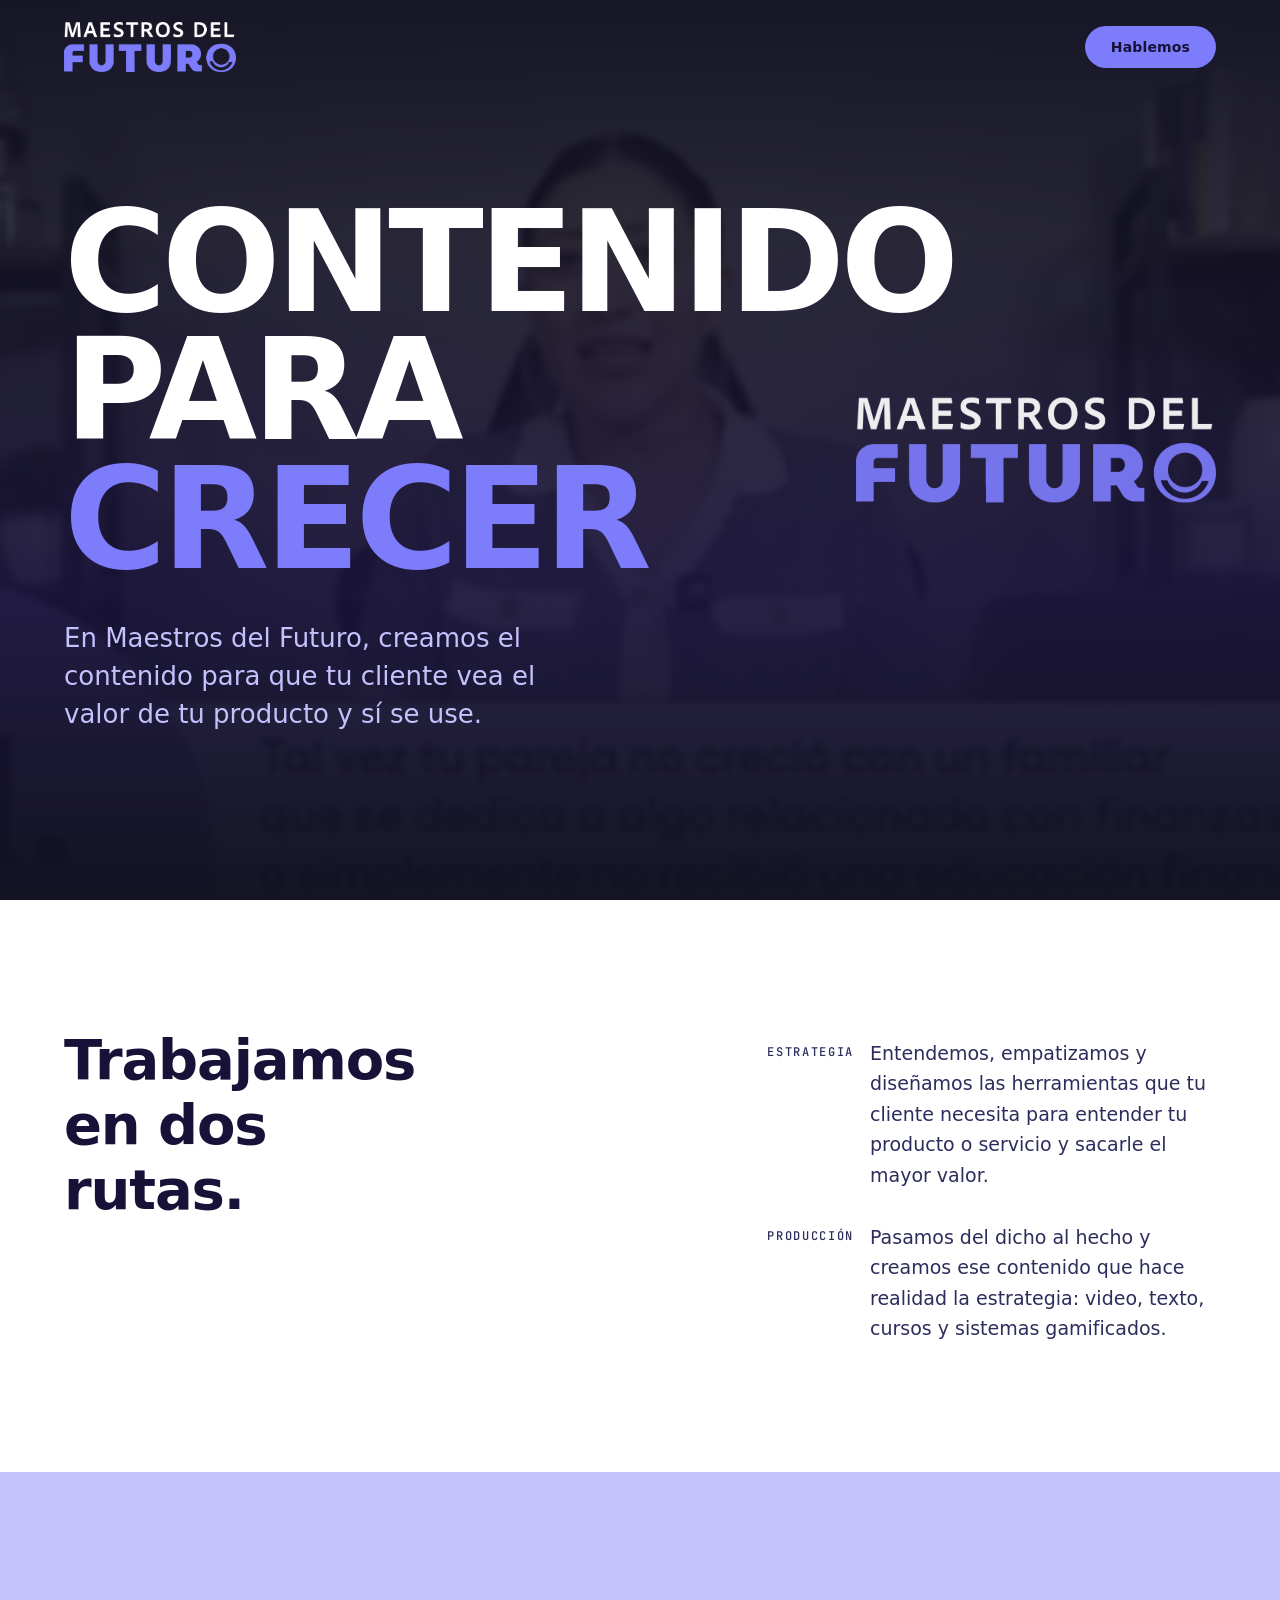
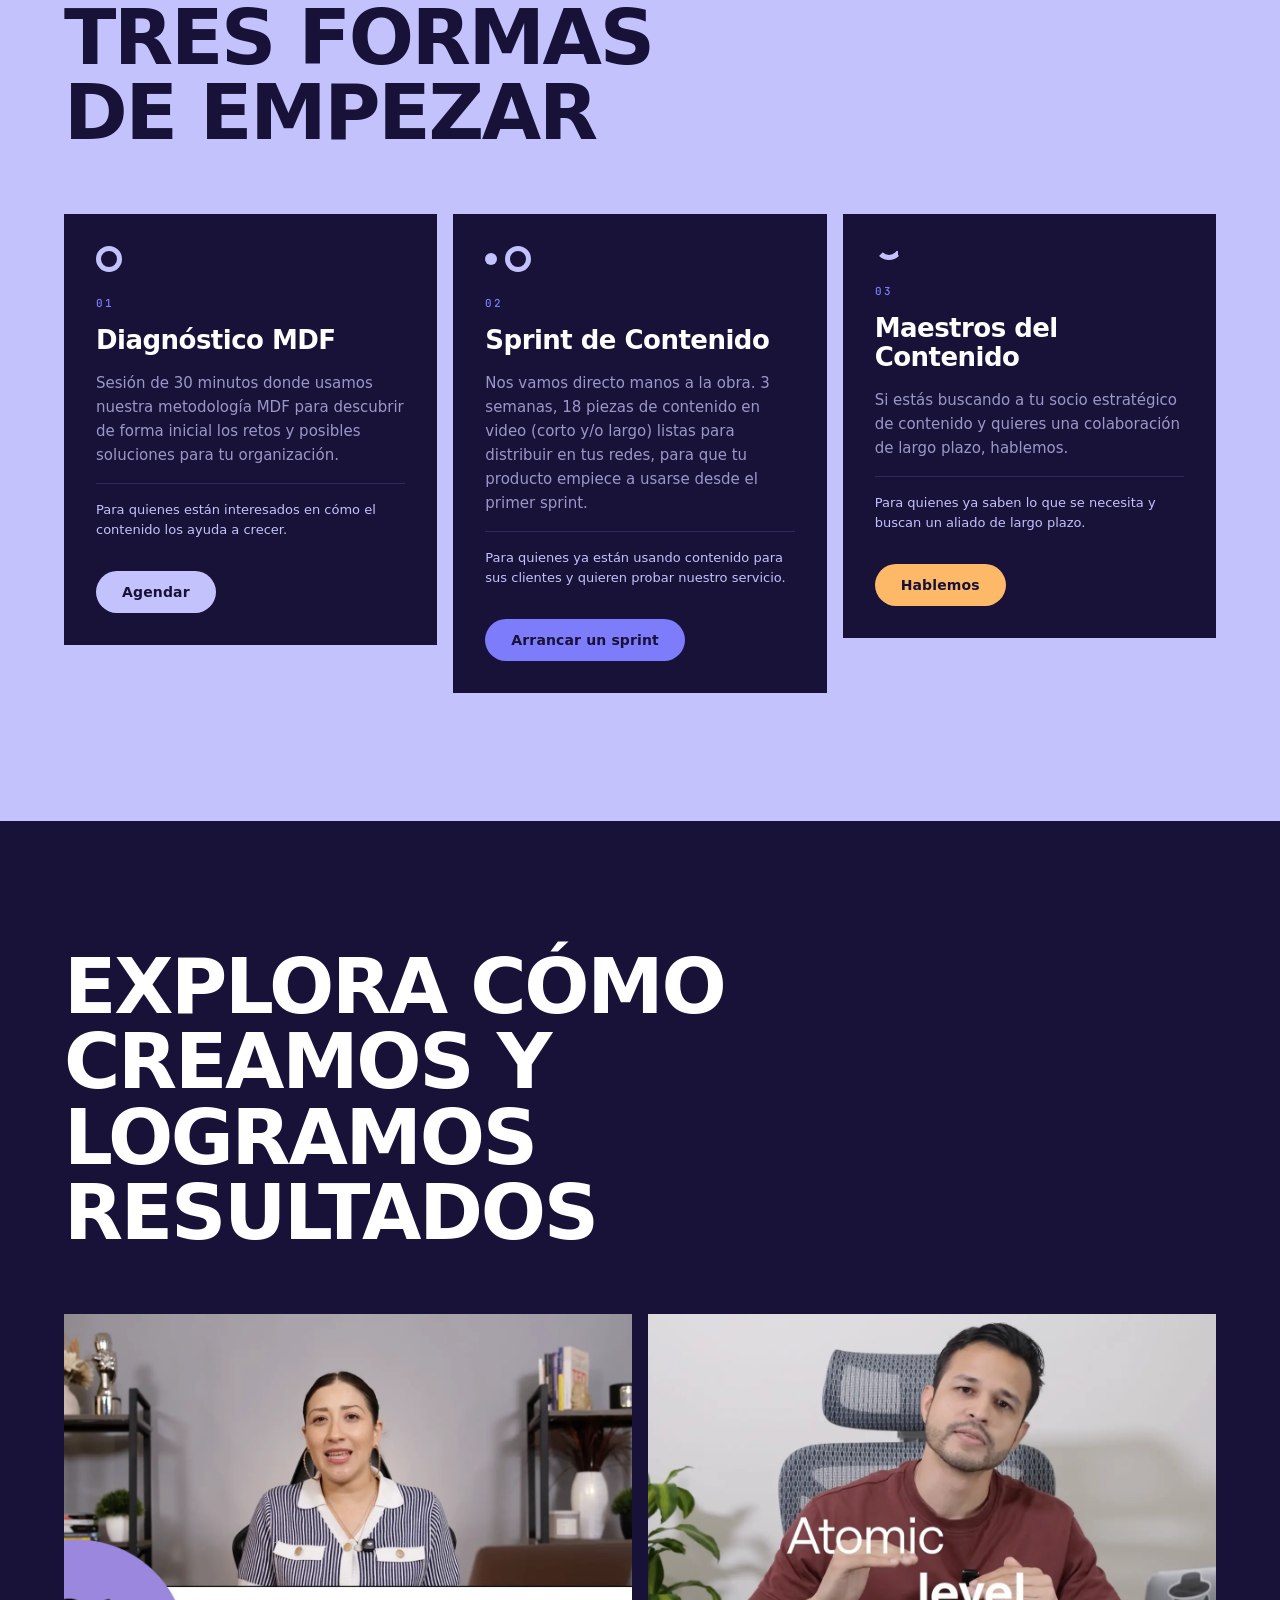
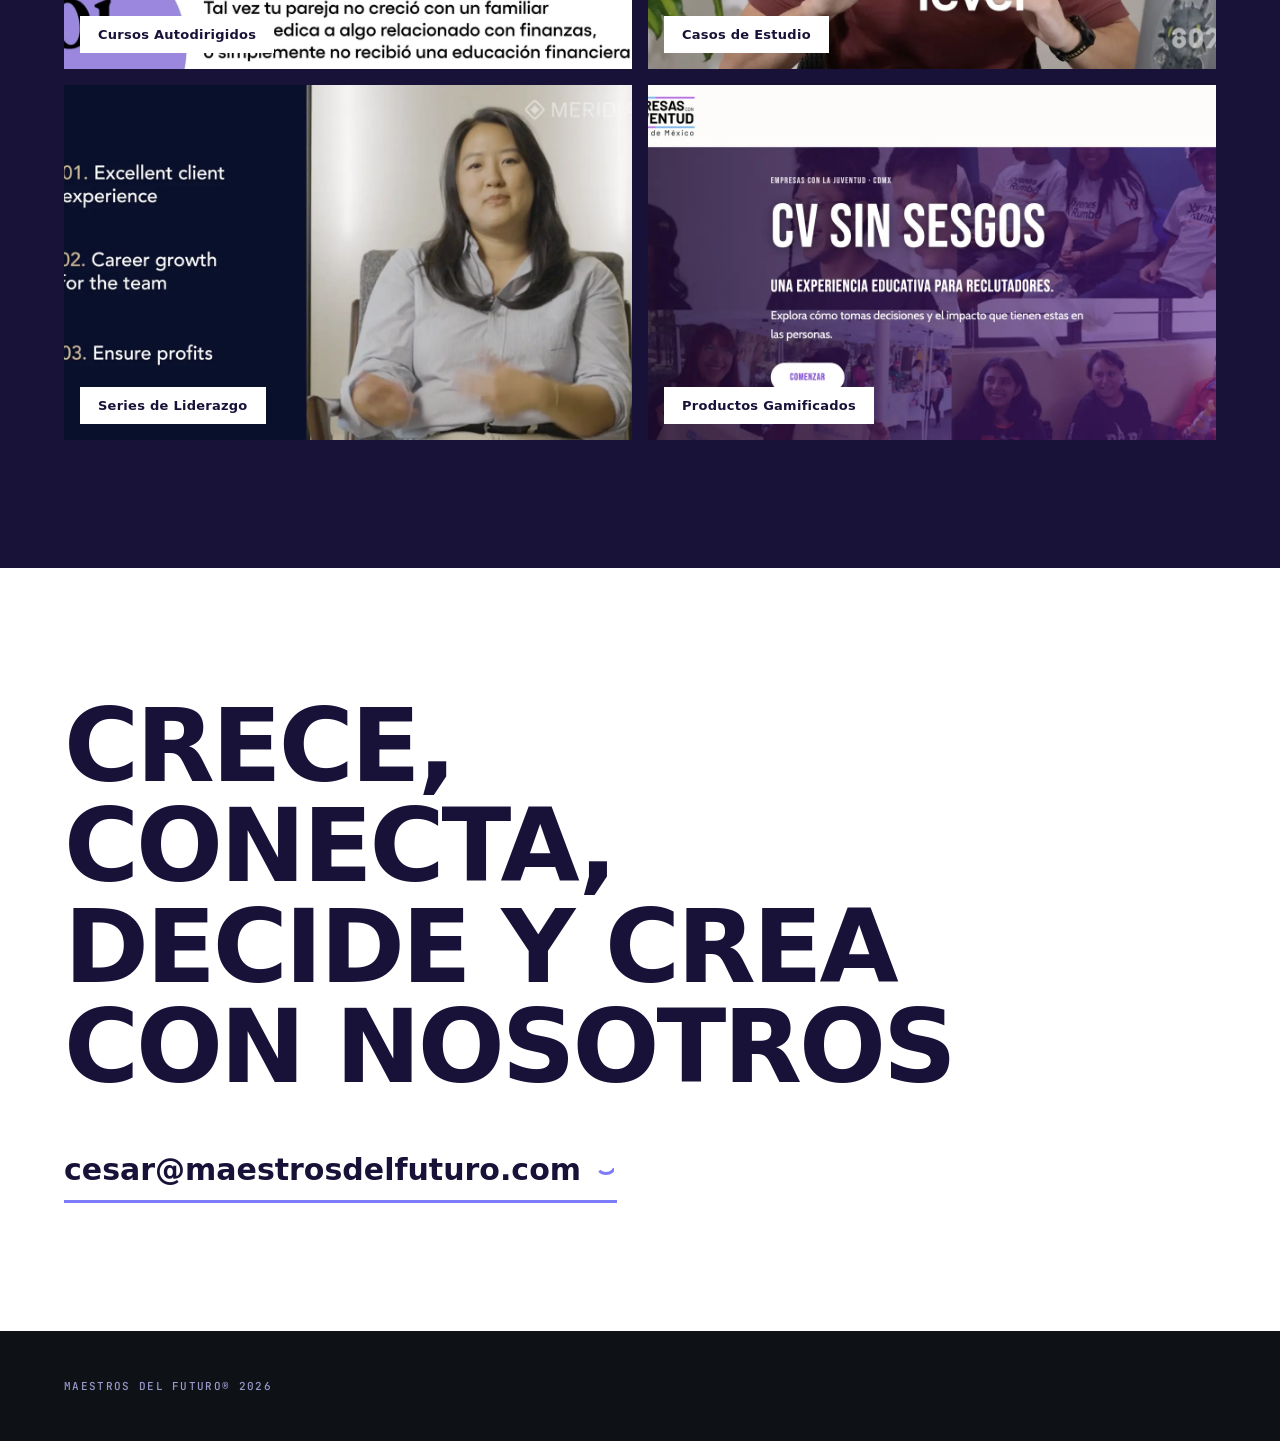
==== index.html @ 369e2602 "Hero: marca en vez de formas, copy nuevo, tipografía; portafolio con lightbox de video/sitio" ====
<!doctype html>
<html lang="es">
<head>
<meta charset="utf-8">
<meta name="viewport" content="width=device-width, initial-scale=1">
<title>Maestros del Futuro — Contenido para crecer</title>
<meta name="description" content="En Maestros del Futuro, creamos el contenido para que tu cliente vea el valor de tu producto y sí se use. Estrategia y producción: video, texto, cursos y sistemas gamificados.">
<meta property="og:title" content="Maestros del Futuro — Contenido para crecer">
<meta property="og:description" content="Creamos el contenido para que tu cliente vea el valor de tu producto y sí se use.">
<meta property="og:image" content="img/goyn-1400.jpg">
<meta property="og:type" content="website">
<link rel="icon" href="img/logo-mdf.png">
<link rel="preconnect" href="https://fonts.googleapis.com">
<link rel="preconnect" href="https://fonts.gstatic.com" crossorigin>
<!-- Sofia Pro real: fuera del CSP de Artifacts sí carga -->
<link rel="stylesheet" href="https://fonts.cdnfonts.com/css/sofia-pro">
<link rel="stylesheet" href="https://fonts.googleapis.com/css2?family=JetBrains+Mono:wght@400;500&display=swap">
<link rel="stylesheet" href="css/styles.css">
</head>
<body>
<header id="hd">
  <a class="brand" href="#top"><img src="img/logo-mdf.png" alt="Maestros del Futuro"></a>
  <a class="pill pill-purpura" href="#contacto">Hablemos</a>
</header>

<section class="hero" id="top">
  <div class="slides" id="slides"></div>
  <div class="scrim"></div>
  <div class="sculpt"><img src="img/logo-mdf.png" alt="Maestros del Futuro"></div>
  <div class="hero-in">
    <h1>Contenido<br>para <span class="rot" id="rot"></span></h1>
    <h2 class="sub">En Maestros del Futuro, creamos el contenido para que tu cliente vea el valor de tu producto y sí se use.</h2>
  </div>
</section>

<section class="block bg-blanco" id="hacemos">
  <div class="inner two-up">
    <div>
      <p class="stmt" id="stmt">
        <span class="ln">Trabajamos</span>
        <span class="ln">en dos</span>
        <span class="ln">rutas.</span>
      </p>
    </div>
    <div class="routes">
      <div class="route"><span class="k">Estrategia</span>
        <p style="margin:0;color:var(--indigo);font-size:19px">Entendemos, empatizamos y diseñamos las herramientas que tu cliente necesita para entender tu producto o servicio y sacarle el mayor valor.</p></div>
      <div class="route"><span class="k">Producción</span>
        <p style="margin:0;color:var(--indigo);font-size:19px">Pasamos del dicho al hecho y creamos ese contenido que hace realidad la estrategia: video, texto, cursos y sistemas gamificados.</p></div>
    </div>
  </div>
</section>

<section class="block bg-ceramica" id="oferta">
  <div class="inner">
    <h3 class="big" style="margin-bottom:var(--s8);max-width:16ch">Tres formas de empezar</h3>
    <div class="bento">
      <article class="card">
        <span class="ico"><i class="sh sh-ring"></i></span>
        <span class="n">01</span>
        <h5>Diagnóstico MDF</h5>
        <p>Sesión de 30 minutos donde usamos nuestra metodología MDF para descubrir de forma inicial los retos y posibles soluciones para tu organización.</p>
        <p class="who">Para quienes están interesados en cómo el contenido los ayuda a crecer.</p>
        <a class="pill pill-ceramica" href="#contacto">Agendar</a>
      </article>
      <article class="card">
        <span class="ico"><i class="sh sh-circle"></i><i class="sh sh-ring"></i></span>
        <span class="n">02</span>
        <h5>Sprint de Contenido</h5>
        <p>Nos vamos directo manos a la obra. 3 semanas, 18 piezas de contenido en video (corto y/o largo) listas para distribuir en tus redes, para que tu producto empiece a usarse desde el primer sprint.</p>
        <p class="who">Para quienes ya están usando contenido para sus clientes y quieren probar nuestro servicio.</p>
        <a class="pill pill-purpura" href="#contacto">Arrancar un sprint</a>
      </article>
      <article class="card">
        <span class="ico"><i class="sh sh-arc"></i></span>
        <span class="n">03</span>
        <h5>Maestros del Contenido</h5>
        <p>Si estás buscando a tu socio estratégico de contenido y quieres una colaboración de largo plazo, hablemos.</p>
        <p class="who">Para quienes ya saben lo que se necesita y buscan un aliado de largo plazo.</p>
        <a class="pill pill-topacio" href="#contacto">Hablemos</a>
      </article>
    </div>
  </div>
</section>

<section class="block bg-tinta" id="portafolio">
  <div class="inner">
    <h3 class="big" style="margin-bottom:var(--s8);max-width:18ch">Explora cómo creamos y logramos resultados</h3>
    <div class="work" id="work"></div>
  </div>
</section>

<section class="block bg-blanco contact" id="contacto">
  <div class="inner">
    <h3 class="big">Crece,<br>Conecta,<br>Decide y Crea<br>con Nosotros</h3>
    <a class="mailto" href="mailto:cesar@maestrosdelfuturo.com">cesar@maestrosdelfuturo.com
      <i class="sh sh-arc" style="width:22px;height:11px;border-width:3px;color:var(--purpura)"></i></a>
  </div>
</section>

<footer>
  <span>Maestros del Futuro&reg; 2026</span>
</footer>
<script src="js/main.js"></script>
</body>
</html>
---- css/styles.css ----
:root{
  --purpura:#7D7CFB; --blanco:#FFFFFF; --tinta:#181239;
  --violeta:#C721E5; --negro:#0E1116; --indigo:#2D2D5D;
  --topacio:#FDB968; --ceramica:#C3C2FD;
  --bruma:#56537A; --lavanda:#9A98C9;
  --font:'Sofia Pro','Poppins',system-ui,-apple-system,sans-serif;
  --mono:'JetBrains Mono',ui-monospace,Menlo,monospace;
  --s2:8px;--s3:12px;--s4:16px;--s5:24px;--s6:32px;--s7:48px;--s8:64px;--s9:96px;--s10:128px;
  --r-full:999px;
  --pad:24px;
}
@media(min-width:900px){:root{--pad:64px}}
*{box-sizing:border-box}
html{scroll-behavior:smooth}
body{margin:0;background:var(--negro);color:var(--blanco);font-family:var(--font);
  font-size:16px;line-height:1.6;-webkit-font-smoothing:antialiased;overflow-x:hidden}

/* ---------- brand shape system (círculo · anillo · arco · pastilla) ---------- */
.sh{display:block;flex:none}
.sh-circle{border-radius:50%;background:currentColor}
.sh-ring{border-radius:50%;border:solid currentColor}
.sh-arc{border:solid currentColor;border-top-color:transparent;border-left-color:transparent;
  border-right-color:transparent;border-radius:0 0 999px 999px}
.sh-pill{border-radius:var(--r-full);background:currentColor}

/* ---------- header sticky con compresión ---------- */
header{position:fixed;inset:0 0 auto;z-index:50;display:flex;align-items:center;
  justify-content:space-between;gap:var(--s5);padding:22px var(--pad);
  background:rgba(14,17,22,0);transition:padding .28s ease,background .28s ease,backdrop-filter .28s ease}
header.shrunk{padding:10px var(--pad);background:rgba(14,17,22,.92);backdrop-filter:blur(14px)}
.brand{display:block;line-height:0;text-decoration:none}
.brand img{width:172px;height:auto;display:block;transition:width .28s ease}
header.shrunk .brand img{width:142px}
@media(max-width:520px){.brand img{width:148px}header.shrunk .brand img{width:140px}}
.pill{display:inline-flex;align-items:center;gap:10px;border:0;cursor:pointer;text-decoration:none;
  border-radius:var(--r-full);padding:13px 26px;font:600 14px var(--font);letter-spacing:.01em;
  transition:transform .18s ease,filter .18s ease}
.pill:hover{transform:translateY(-2px);filter:brightness(1.06)}
.pill-purpura{background:var(--purpura);color:var(--tinta)}
.pill-tinta{background:var(--tinta);color:var(--blanco)}
.pill-blanco{background:var(--blanco);color:var(--tinta)}
.pill-ceramica{background:var(--ceramica);color:var(--tinta)}
.pill-topacio{background:var(--topacio);color:var(--tinta)}

/* ---------- hero ---------- */
.hero{position:relative;min-height:100svh;display:flex;flex-direction:column;justify-content:center;
  padding:var(--s10) var(--pad) var(--s9);overflow:hidden;background:var(--negro)}
.slides{position:absolute;inset:0}
.slide{position:absolute;inset:0;opacity:0;transition:opacity 1s ease}
.slide.on{opacity:1}
.slide picture{display:block;width:100%;height:100%}
.slide img{width:100%;height:100%;object-fit:cover;display:block;
  filter:saturate(.66) contrast(.9) blur(3px);transform:scale(1.04)}
.scrim{position:absolute;inset:0;background:
  linear-gradient(180deg, rgba(14,17,22,.95) 0%, rgba(14,17,22,.78) 26%, rgba(24,18,57,.88) 66%, rgba(14,17,22,.98) 100%)}
.scrim::after{content:"";position:absolute;inset:0;background:rgba(24,18,57,.34)}
.hero-in{position:relative;max-width:1240px;width:100%;margin:0 auto}
h1{font-weight:700;letter-spacing:-.035em;line-height:.92;text-transform:uppercase;
  font-size:clamp(50px,11vw,140px);margin:0;text-wrap:balance}
.rot{display:block;position:relative;color:var(--purpura);min-height:1em}
.rot span{display:inline-block;opacity:0;transform:translateY(.18em);
  transition:opacity .2s ease,transform .2s ease;position:absolute;left:0;top:0}
.rot span.on{opacity:1;transform:none;position:relative;
  transition:opacity .34s ease .2s,transform .34s ease .2s}
h2.sub{font-weight:400;font-size:clamp(19px,2.2vw,26px);line-height:1.45;color:var(--ceramica);
  max-width:30ch;margin:var(--s5) 0 0}

/* marca en el hero */
.sculpt{position:absolute;right:var(--pad);top:50%;transform:translateY(-50%);
  display:none;width:min(32vw,360px);pointer-events:none}
@media(min-width:1100px){.sculpt{display:block}}
.sculpt img{width:100%;height:auto;display:block;opacity:.92}

/* ---------- generic block ---------- */
.block{padding:var(--s10) var(--pad)}
.inner{max-width:1240px;margin:0 auto}
.bg-ceramica{background:var(--ceramica);color:var(--tinta)}
.bg-blanco{background:var(--blanco);color:var(--tinta)}
.bg-tinta{background:var(--tinta);color:var(--blanco)}
.bg-negro{background:var(--negro);color:var(--blanco)}
.lbl{font:500 11px/1 var(--mono);letter-spacing:.22em;text-transform:uppercase;
  display:flex;align-items:center;gap:12px;margin:0 0 var(--s6)}
.bg-ceramica .lbl,.bg-blanco .lbl{color:var(--indigo)}
.bg-tinta .lbl,.bg-negro .lbl{color:var(--ceramica)}
h3.big{font-weight:700;text-transform:uppercase;letter-spacing:-.03em;line-height:.98;
  font-size:clamp(34px,6vw,78px);margin:0;text-wrap:balance}

/* statement, revelado línea por línea */
.stmt{font-weight:600;letter-spacing:-.02em;line-height:1.16;font-size:clamp(26px,4.4vw,56px);
  max-width:19ch;margin:0}
.stmt .ln{display:block;opacity:.14;transition:opacity .5s ease}
.stmt .ln.on{opacity:1}
.two-up{display:grid;gap:var(--s7);align-items:start}
@media(min-width:900px){.two-up{grid-template-columns:1.15fr .85fr;gap:var(--s9)}}
.routes{display:grid;gap:var(--s6);padding-top:10px}
.route{display:flex;gap:var(--s4);align-items:flex-start}
.route .k{font:500 12px var(--mono);letter-spacing:.14em;text-transform:uppercase;color:var(--indigo);
  padding-top:6px;white-space:nowrap}

/* ---------- bento oferta ---------- */
.bento{display:grid;gap:var(--s4);grid-template-columns:1fr}
@media(min-width:820px){.bento{grid-template-columns:repeat(3,1fr);align-items:start}}
.card{background:var(--tinta);color:var(--blanco);padding:var(--s6);display:flex;flex-direction:column;
  gap:var(--s4);min-height:340px}
.card:nth-child(2){min-height:420px}
.card:nth-child(3){min-height:380px}
.card .ico{color:var(--ceramica);display:flex;align-items:center;gap:8px;margin-bottom:var(--s2)}
.card .ico .sh-ring{width:26px;height:26px;border-width:5px}
.card .ico .sh-circle{width:12px;height:12px}
.card .ico .sh-arc{width:28px;height:14px;border-width:5px}
.card .n{font:500 11px var(--mono);letter-spacing:.18em;color:var(--purpura)}
.card h5{font-weight:700;font-size:26px;line-height:1.12;letter-spacing:-.02em;margin:0}
.card p{font-size:15px;line-height:1.6;color:var(--lavanda);margin:0}
.card .who{font-size:13px;line-height:1.5;color:var(--ceramica);border-top:1px solid var(--indigo);
  padding-top:var(--s4);margin-top:auto}
.card .pill{align-self:flex-start;margin-top:var(--s4)}

/* ---------- portafolio ---------- */
.work{display:grid;gap:var(--s4);grid-template-columns:1fr}
@media(min-width:760px){.work{grid-template-columns:1fr 1fr}}
.w{position:relative;overflow:hidden;aspect-ratio:16/10;display:block;background:var(--negro)}
.w picture{display:block;width:100%;height:100%}
.w img{width:100%;height:100%;object-fit:cover;display:block;transition:transform .6s ease}
.w:hover img{transform:scale(1.04)}
.w .tag{position:absolute;left:var(--s4);bottom:var(--s4);background:var(--blanco);color:var(--tinta);
  padding:11px 18px;font:700 13px var(--font);letter-spacing:.02em;display:flex;align-items:center;gap:10px}
.w .tag em{font-style:normal;font:500 10px var(--mono);letter-spacing:.14em;color:var(--bruma)}

/* ---------- contacto ---------- */
.contact{text-align:left}
.contact h3{font-size:clamp(38px,8vw,104px)}
.mailto{display:inline-flex;align-items:center;gap:14px;margin-top:var(--s7);
  font-weight:700;font-size:clamp(18px,2.6vw,30px);color:var(--tinta);text-decoration:none;
  border-bottom:3px solid var(--purpura);padding-bottom:6px}
.mailto:hover{border-bottom-color:var(--tinta)}
footer{background:var(--negro);color:var(--lavanda);padding:var(--s7) var(--pad);
  display:flex;justify-content:space-between;gap:var(--s5);flex-wrap:wrap;
  font:500 11px var(--mono);letter-spacing:.12em;text-transform:uppercase}
footer img{width:168px;height:auto;display:block}
/* ---------- lightbox portafolio ---------- */
.lb{position:fixed;inset:0;z-index:100;display:flex;align-items:center;justify-content:center;
  background:rgba(14,17,22,.94);padding:max(var(--pad),44px) var(--pad)}
.lb[hidden]{display:none}
.lb-in{position:relative;width:min(1200px,100%)}
.lb-frame{position:relative;width:100%;aspect-ratio:16/9;background:#000}
.lb-frame.site{aspect-ratio:auto;height:min(80vh,900px)}
.lb-frame iframe{position:absolute;inset:0;width:100%;height:100%;border:0}
.lb-x{position:absolute;right:0;top:-42px;background:none;border:0;color:#fff;
  font-size:32px;line-height:1;cursor:pointer;padding:2px 6px}
.lb-x:hover{color:var(--purpura)}

:where(a,button):focus-visible{outline:3px solid var(--topacio);outline-offset:3px}
@media(prefers-reduced-motion:reduce){*{transition:none!important;animation:none!important}
 html{scroll-behavior:auto} .stmt .ln{opacity:1}}
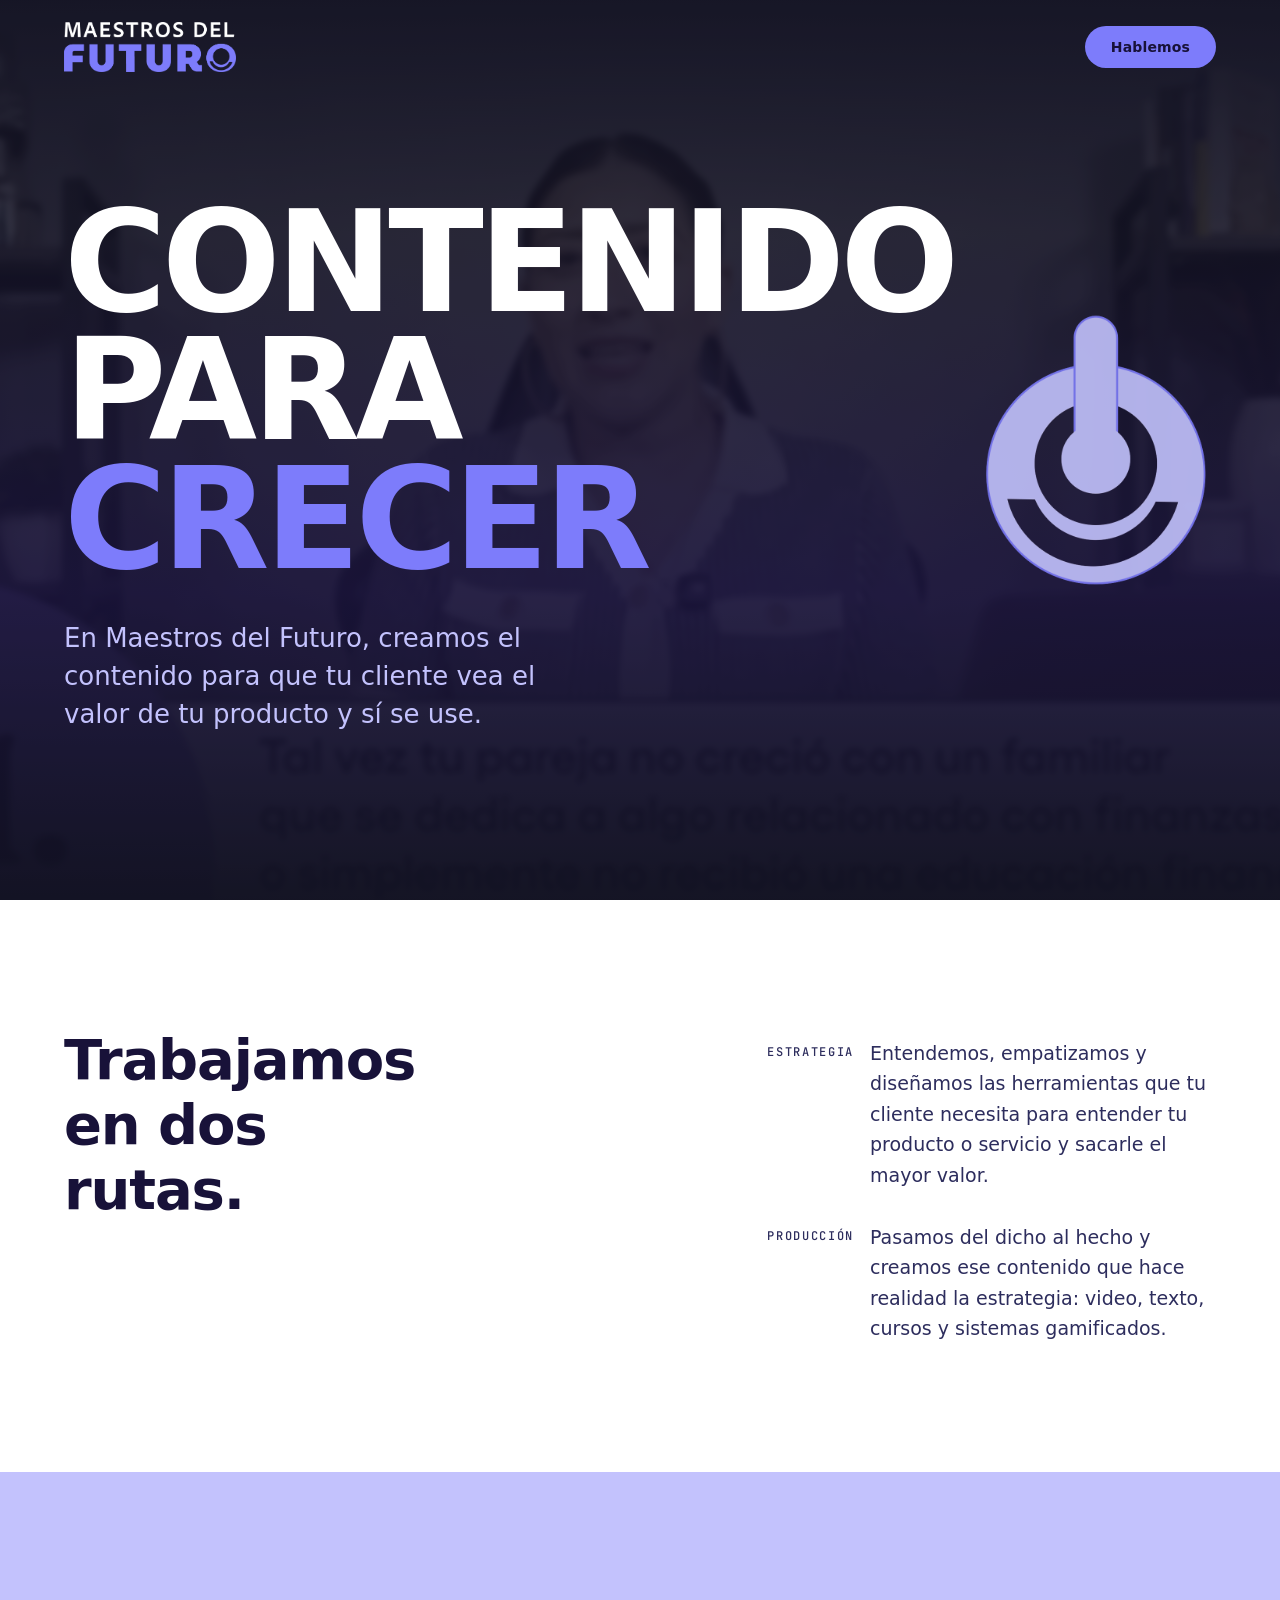
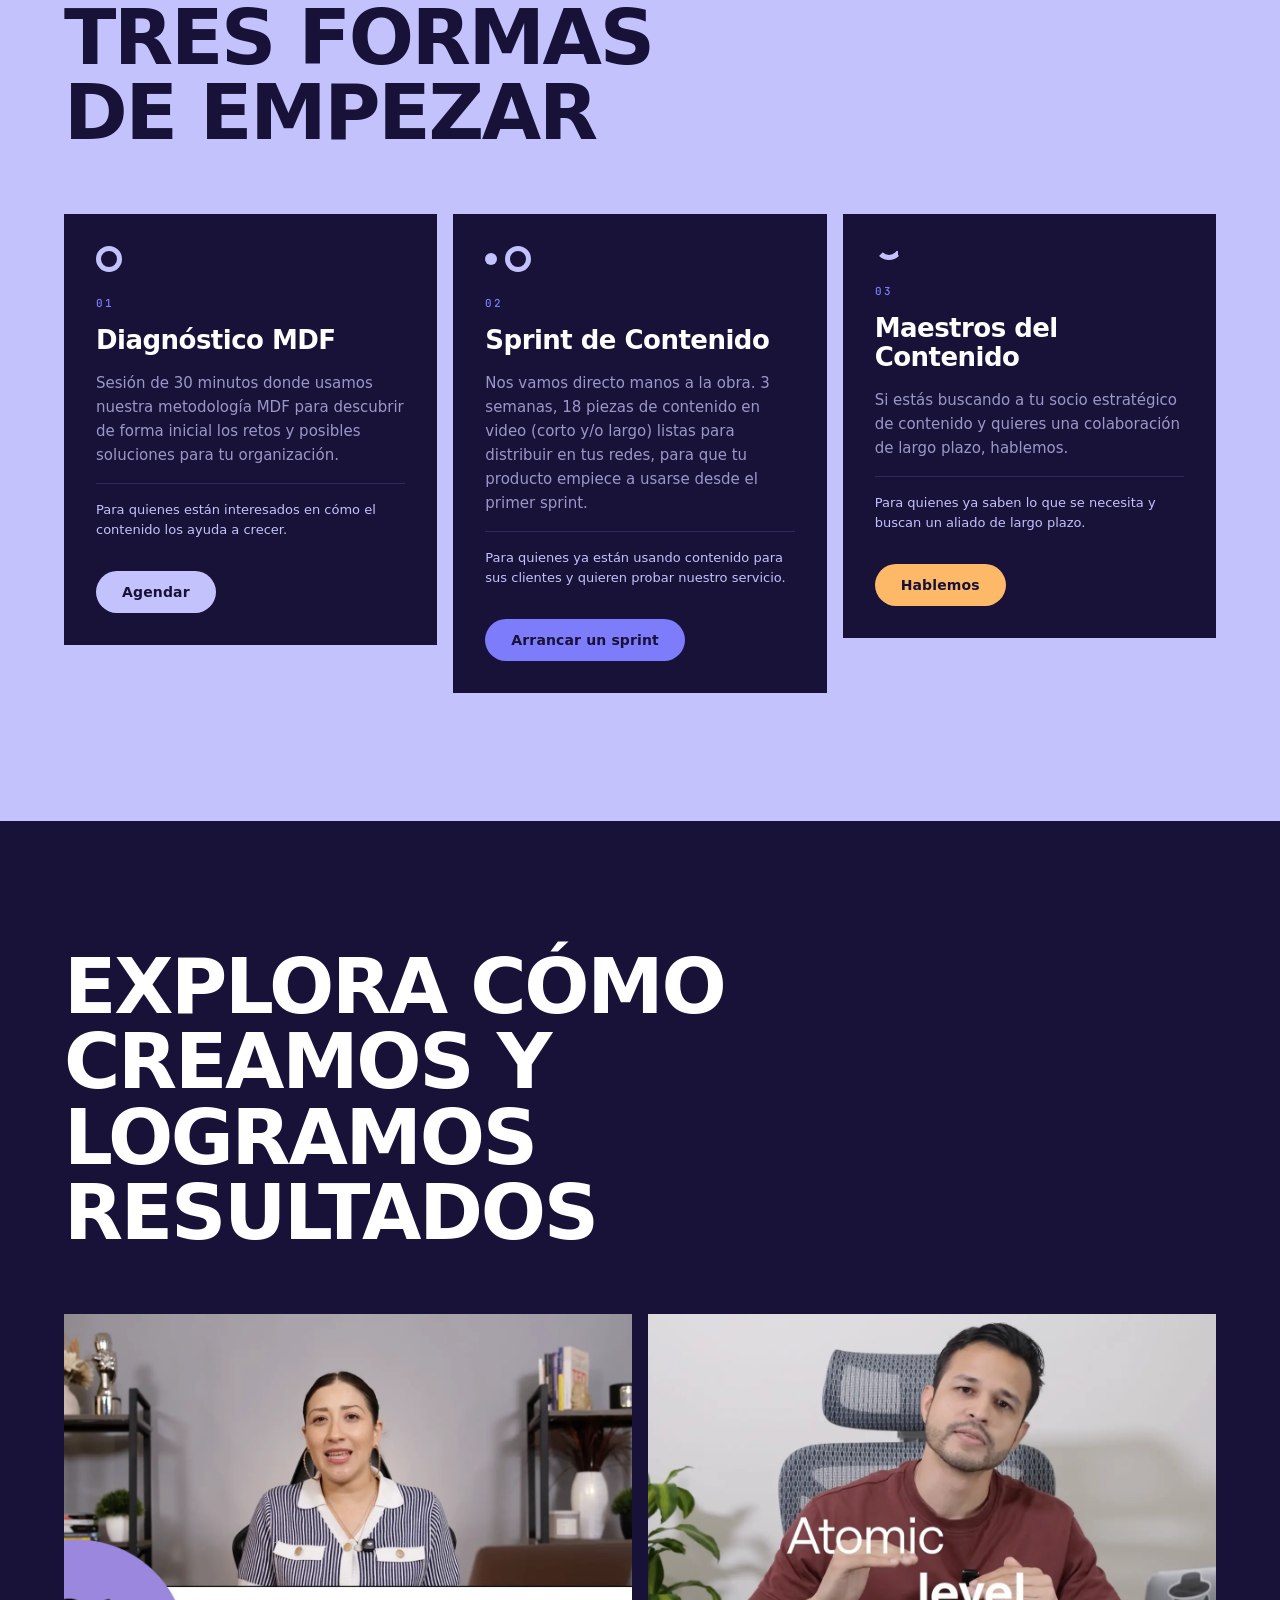
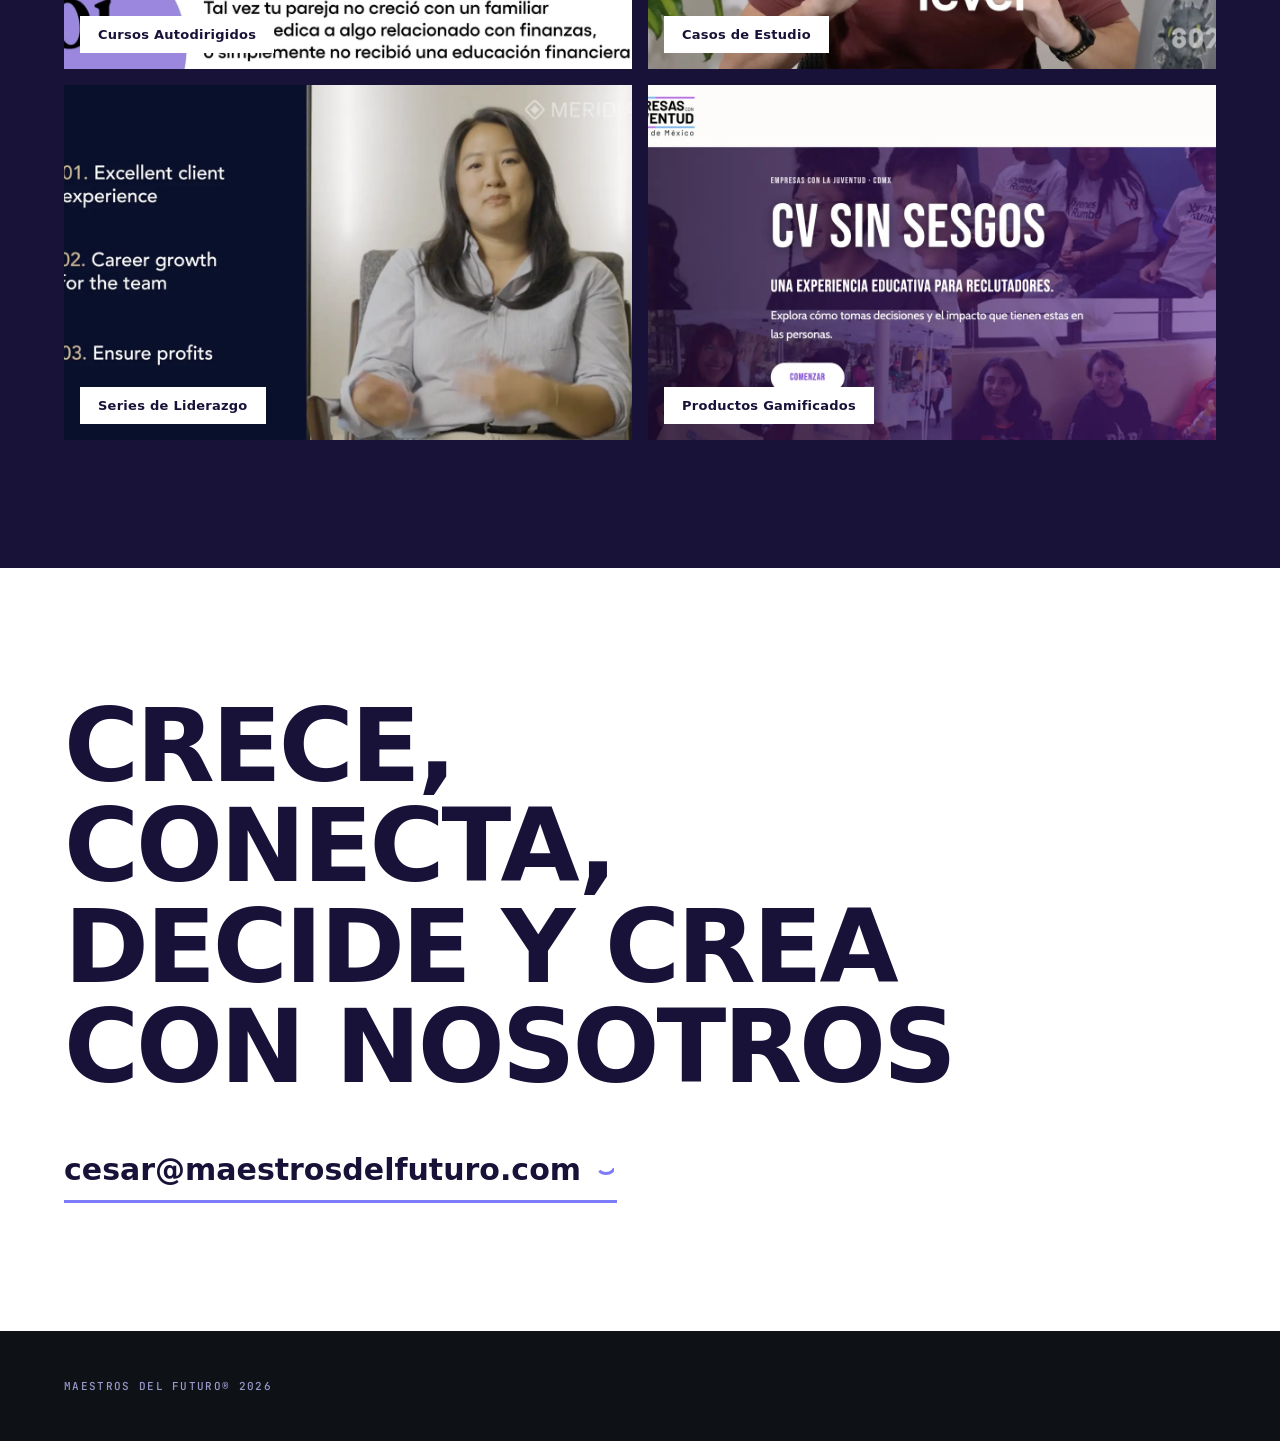
==== commit 6f47e55a: "Hero: usar el isotipo suelto en vez del lockup completo" ====
--- a/index.html
+++ b/index.html
@@ -26,7 +26,7 @@
 <section class="hero" id="top">
   <div class="slides" id="slides"></div>
   <div class="scrim"></div>
-  <div class="sculpt"><img src="img/logo-mdf.png" alt="Maestros del Futuro"></div>
+  <div class="sculpt"><img src="img/isotipo-mdf.png" alt=""></div>
   <div class="hero-in">
     <h1>Contenido<br>para <span class="rot" id="rot"></span></h1>
     <h2 class="sub">En Maestros del Futuro, creamos el contenido para que tu cliente vea el valor de tu producto y sí se use.</h2>
--- a/css/styles.css
+++ b/css/styles.css
@@ -65,11 +65,11 @@
 h2.sub{font-weight:400;font-size:clamp(19px,2.2vw,26px);line-height:1.45;color:var(--ceramica);
   max-width:30ch;margin:var(--s5) 0 0}
 
-/* marca en el hero */
-.sculpt{position:absolute;right:var(--pad);top:50%;transform:translateY(-50%);
-  display:none;width:min(32vw,360px);pointer-events:none}
+/* isotipo en el hero */
+.sculpt{position:absolute;right:calc(var(--pad) + 10px);top:50%;transform:translateY(-50%);
+  display:none;width:min(20vw,220px);pointer-events:none}
 @media(min-width:1100px){.sculpt{display:block}}
-.sculpt img{width:100%;height:auto;display:block;opacity:.92}
+.sculpt img{width:100%;height:auto;display:block;aspect-ratio:558/682;object-fit:contain;opacity:.9}
 
 /* ---------- generic block ---------- */
 .block{padding:var(--s10) var(--pad)}
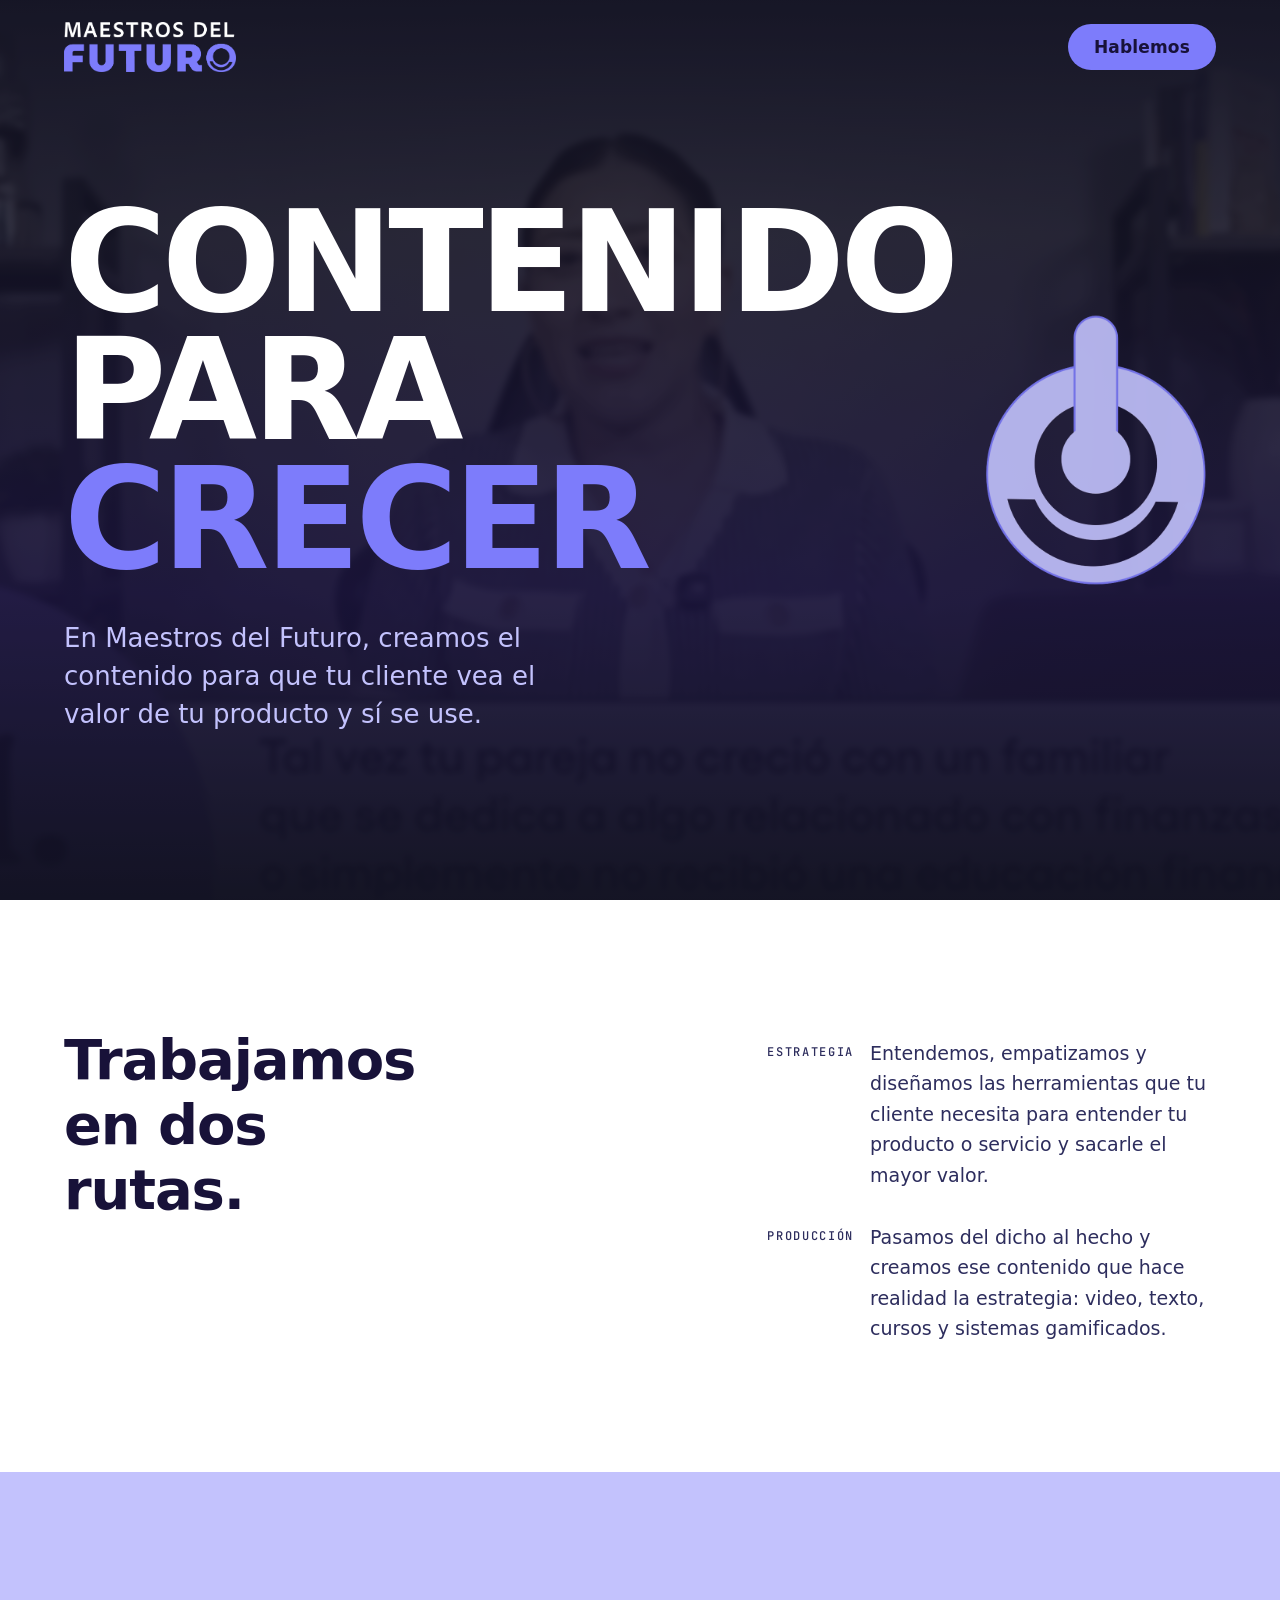
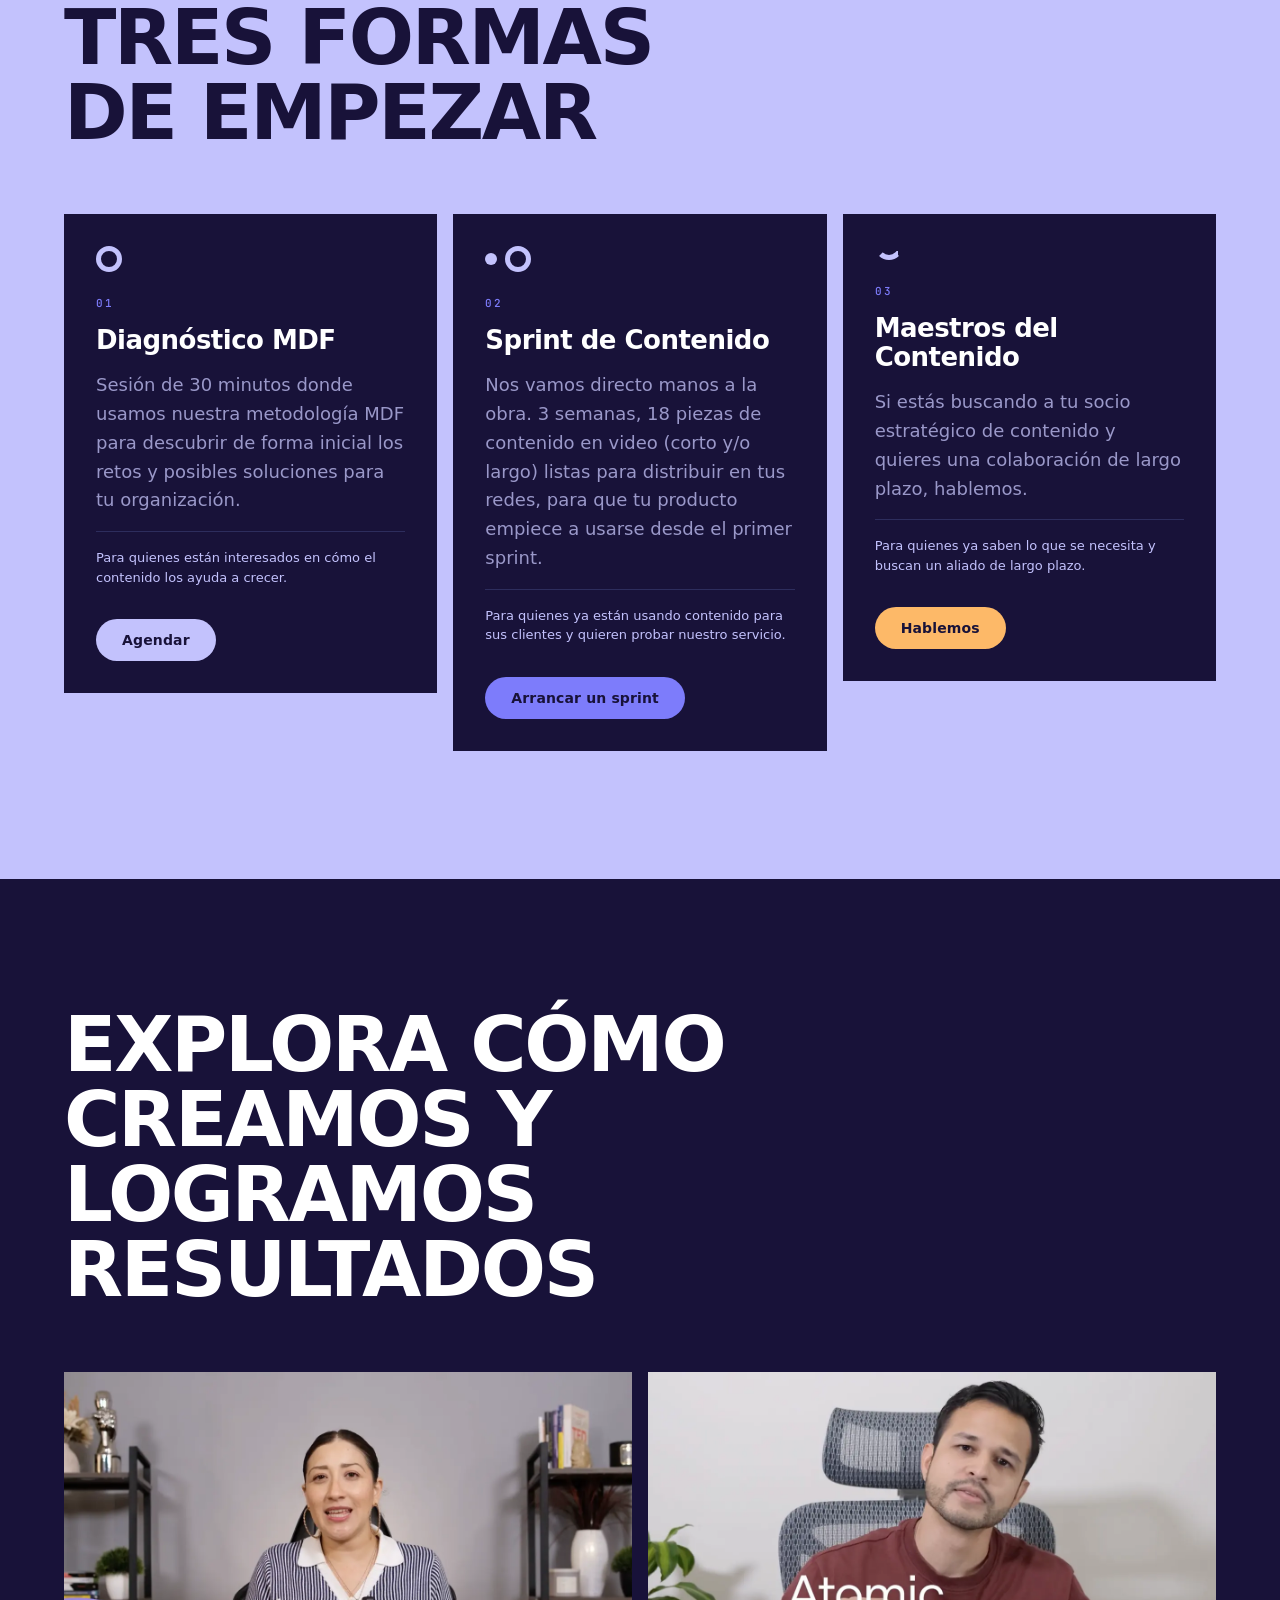
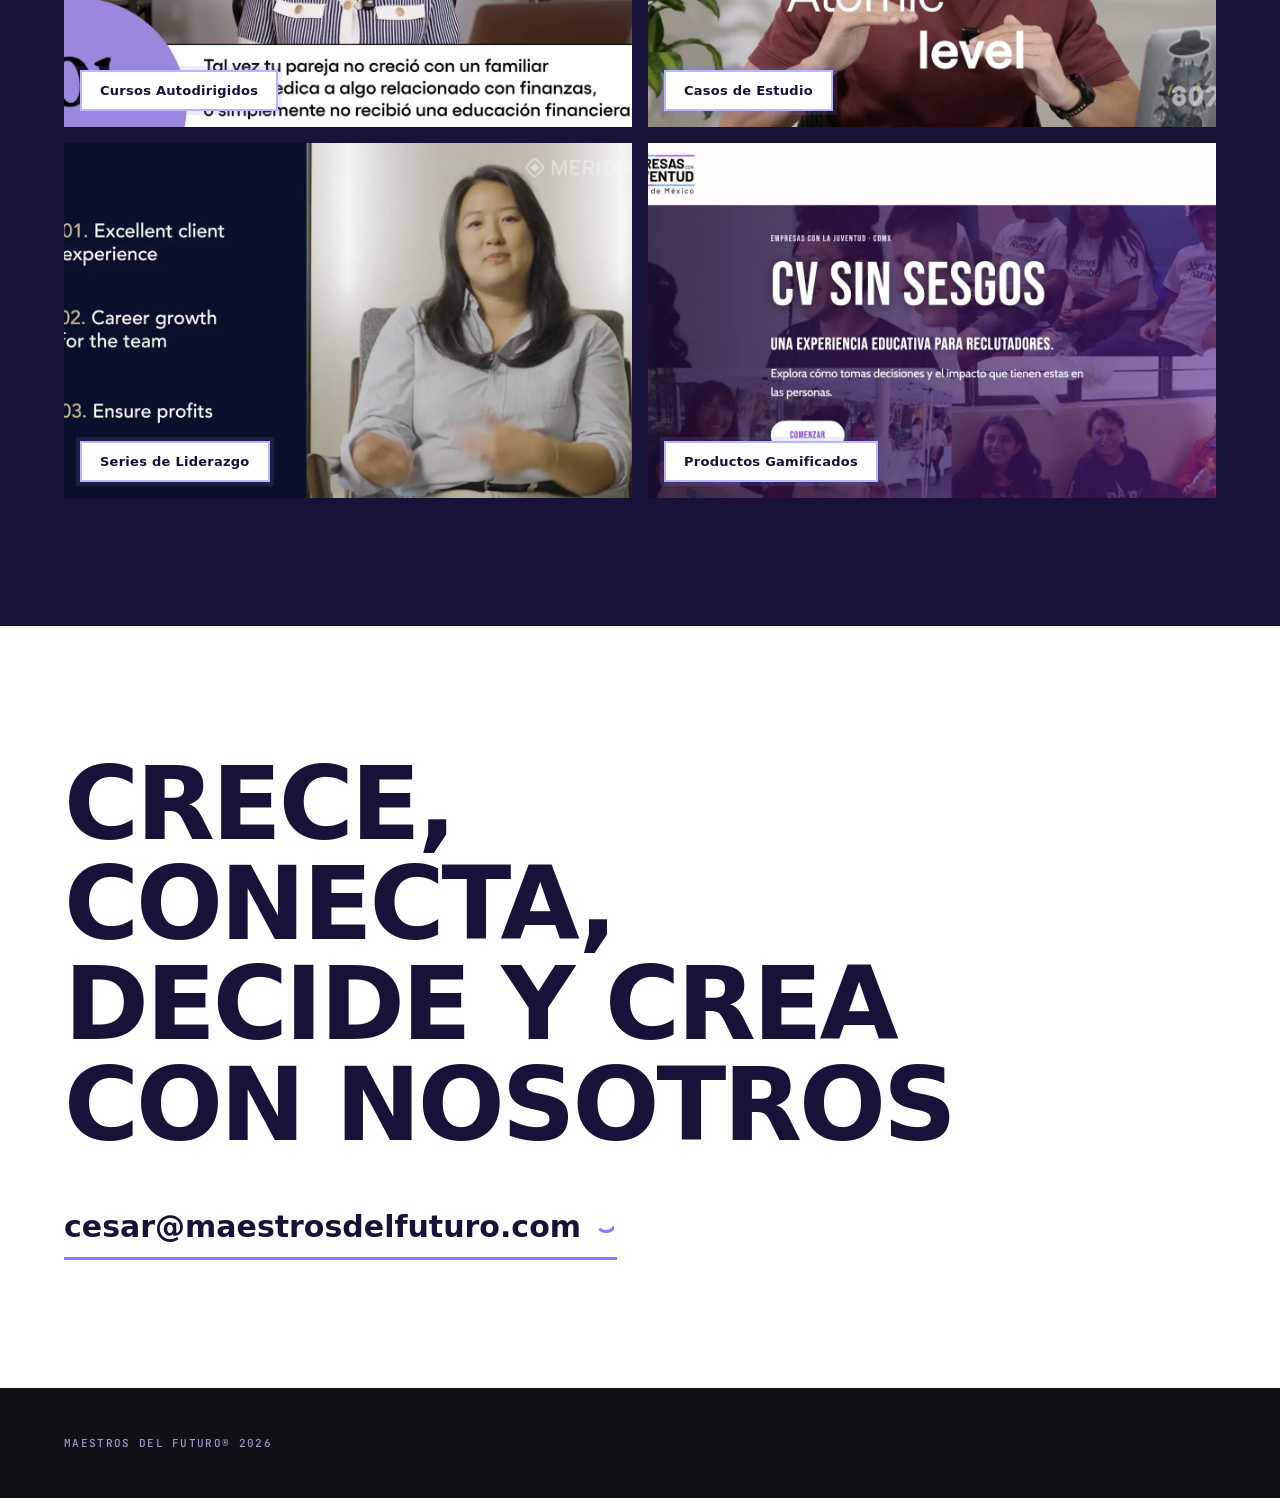
==== commit d4997ee8: "Favicon: isotipo púrpura en vez del lockup" ====
--- a/index.html
+++ b/index.html
@@ -9,7 +9,7 @@
 <meta property="og:description" content="Creamos el contenido para que tu cliente vea el valor de tu producto y sí se use.">
 <meta property="og:image" content="img/goyn-1400.jpg">
 <meta property="og:type" content="website">
-<link rel="icon" href="img/logo-mdf.png">
+<link rel="icon" type="image/png" href="img/isotipo-favicon.png">
 <link rel="preconnect" href="https://fonts.googleapis.com">
 <link rel="preconnect" href="https://fonts.gstatic.com" crossorigin>
 <!-- Sofia Pro real: fuera del CSP de Artifacts sí carga -->
--- a/css/styles.css
+++ b/css/styles.css
@@ -36,6 +36,7 @@
   border-radius:var(--r-full);padding:13px 26px;font:600 14px var(--font);letter-spacing:.01em;
   transition:transform .18s ease,filter .18s ease}
 .pill:hover{transform:translateY(-2px);filter:brightness(1.06)}
+header .pill{font-size:17px}
 .pill-purpura{background:var(--purpura);color:var(--tinta)}
 .pill-tinta{background:var(--tinta);color:var(--blanco)}
 .pill-blanco{background:var(--blanco);color:var(--tinta)}
@@ -110,7 +111,7 @@
 .card .ico .sh-arc{width:28px;height:14px;border-width:5px}
 .card .n{font:500 11px var(--mono);letter-spacing:.18em;color:var(--purpura)}
 .card h5{font-weight:700;font-size:26px;line-height:1.12;letter-spacing:-.02em;margin:0}
-.card p{font-size:15px;line-height:1.6;color:var(--lavanda);margin:0}
+.card p{font-size:18px;line-height:1.6;color:var(--lavanda);margin:0}
 .card .who{font-size:13px;line-height:1.5;color:var(--ceramica);border-top:1px solid var(--indigo);
   padding-top:var(--s4);margin-top:auto}
 .card .pill{align-self:flex-start;margin-top:var(--s4)}
@@ -123,7 +124,8 @@
 .w img{width:100%;height:100%;object-fit:cover;display:block;transition:transform .6s ease}
 .w:hover img{transform:scale(1.04)}
 .w .tag{position:absolute;left:var(--s4);bottom:var(--s4);background:var(--blanco);color:var(--tinta);
-  padding:11px 18px;font:700 13px var(--font);letter-spacing:.02em;display:flex;align-items:center;gap:10px}
+  padding:11px 18px;font:700 13px var(--font);letter-spacing:.02em;display:flex;align-items:center;gap:10px;
+  border:2px solid rgba(125,124,251,.55);box-shadow:0 0 0 4px rgba(125,124,251,.14)}
 .w .tag em{font-style:normal;font:500 10px var(--mono);letter-spacing:.14em;color:var(--bruma)}
 
 /* ---------- contacto ---------- */
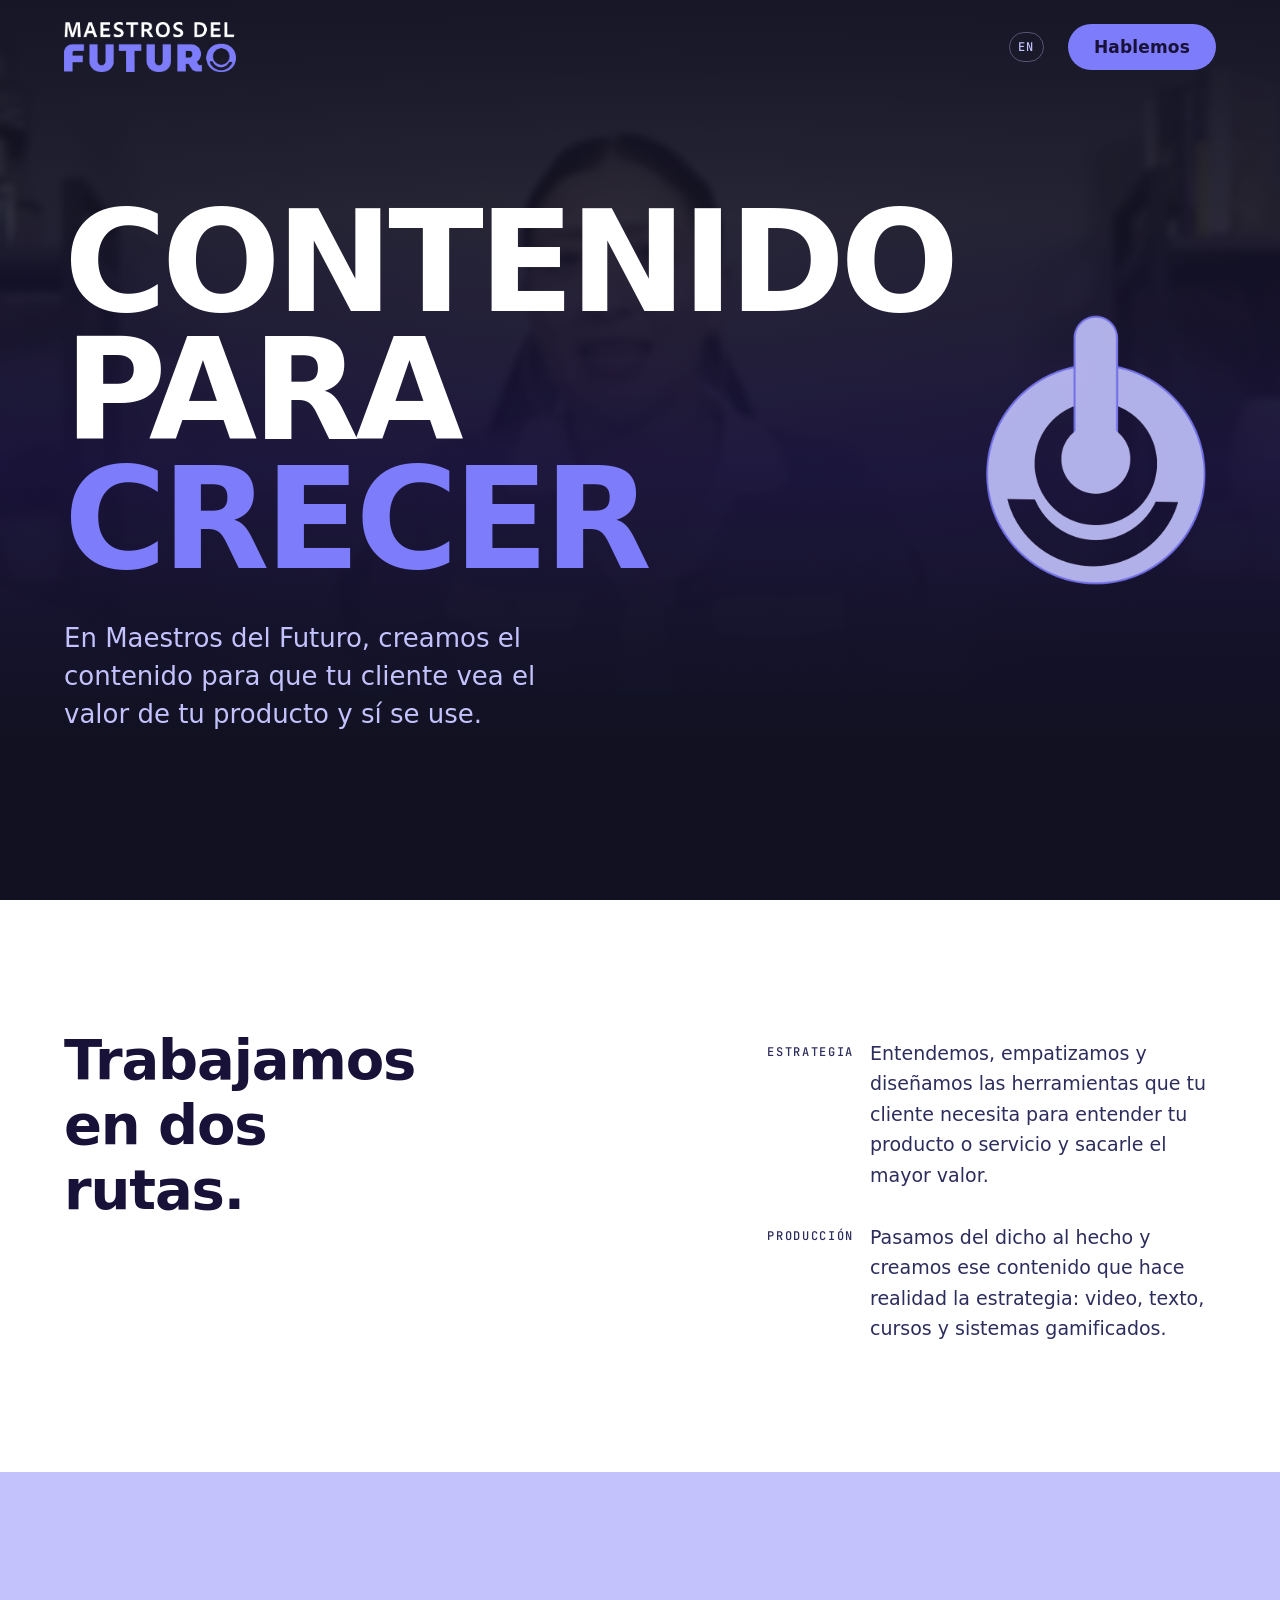
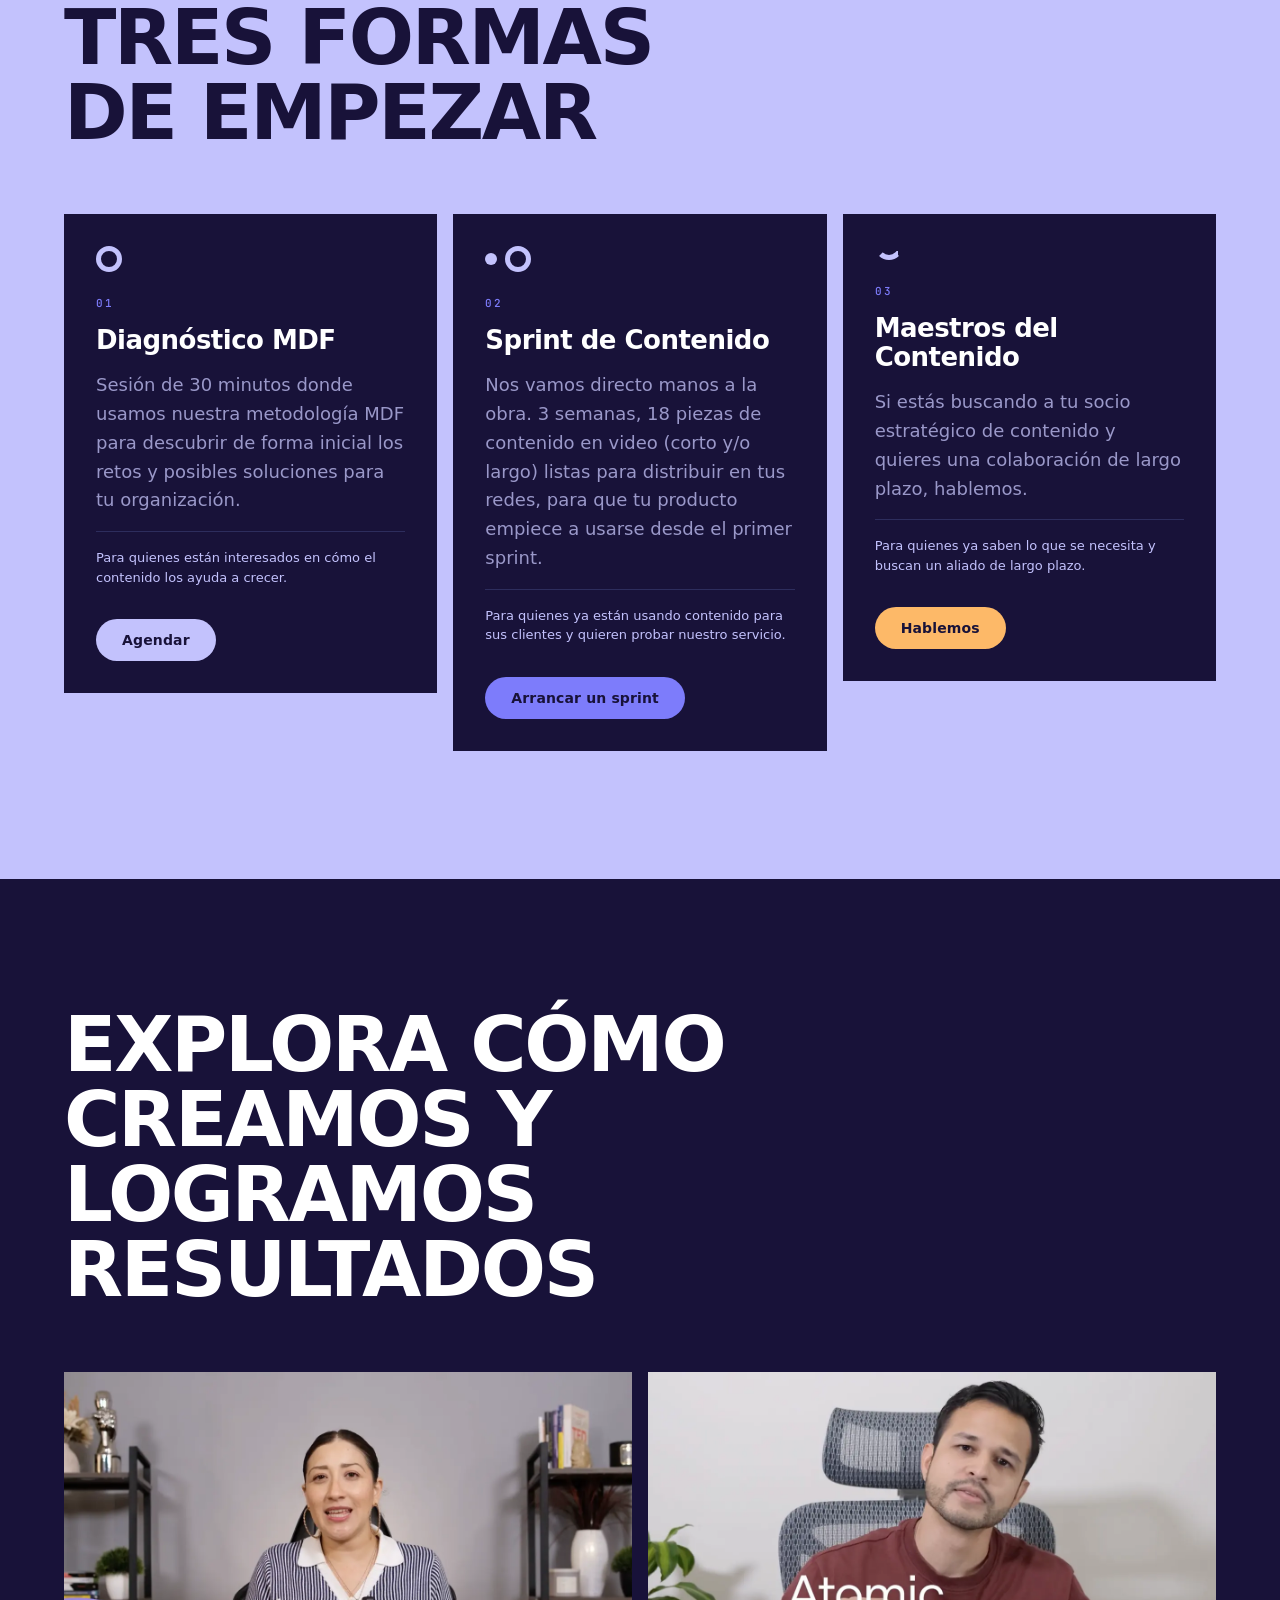
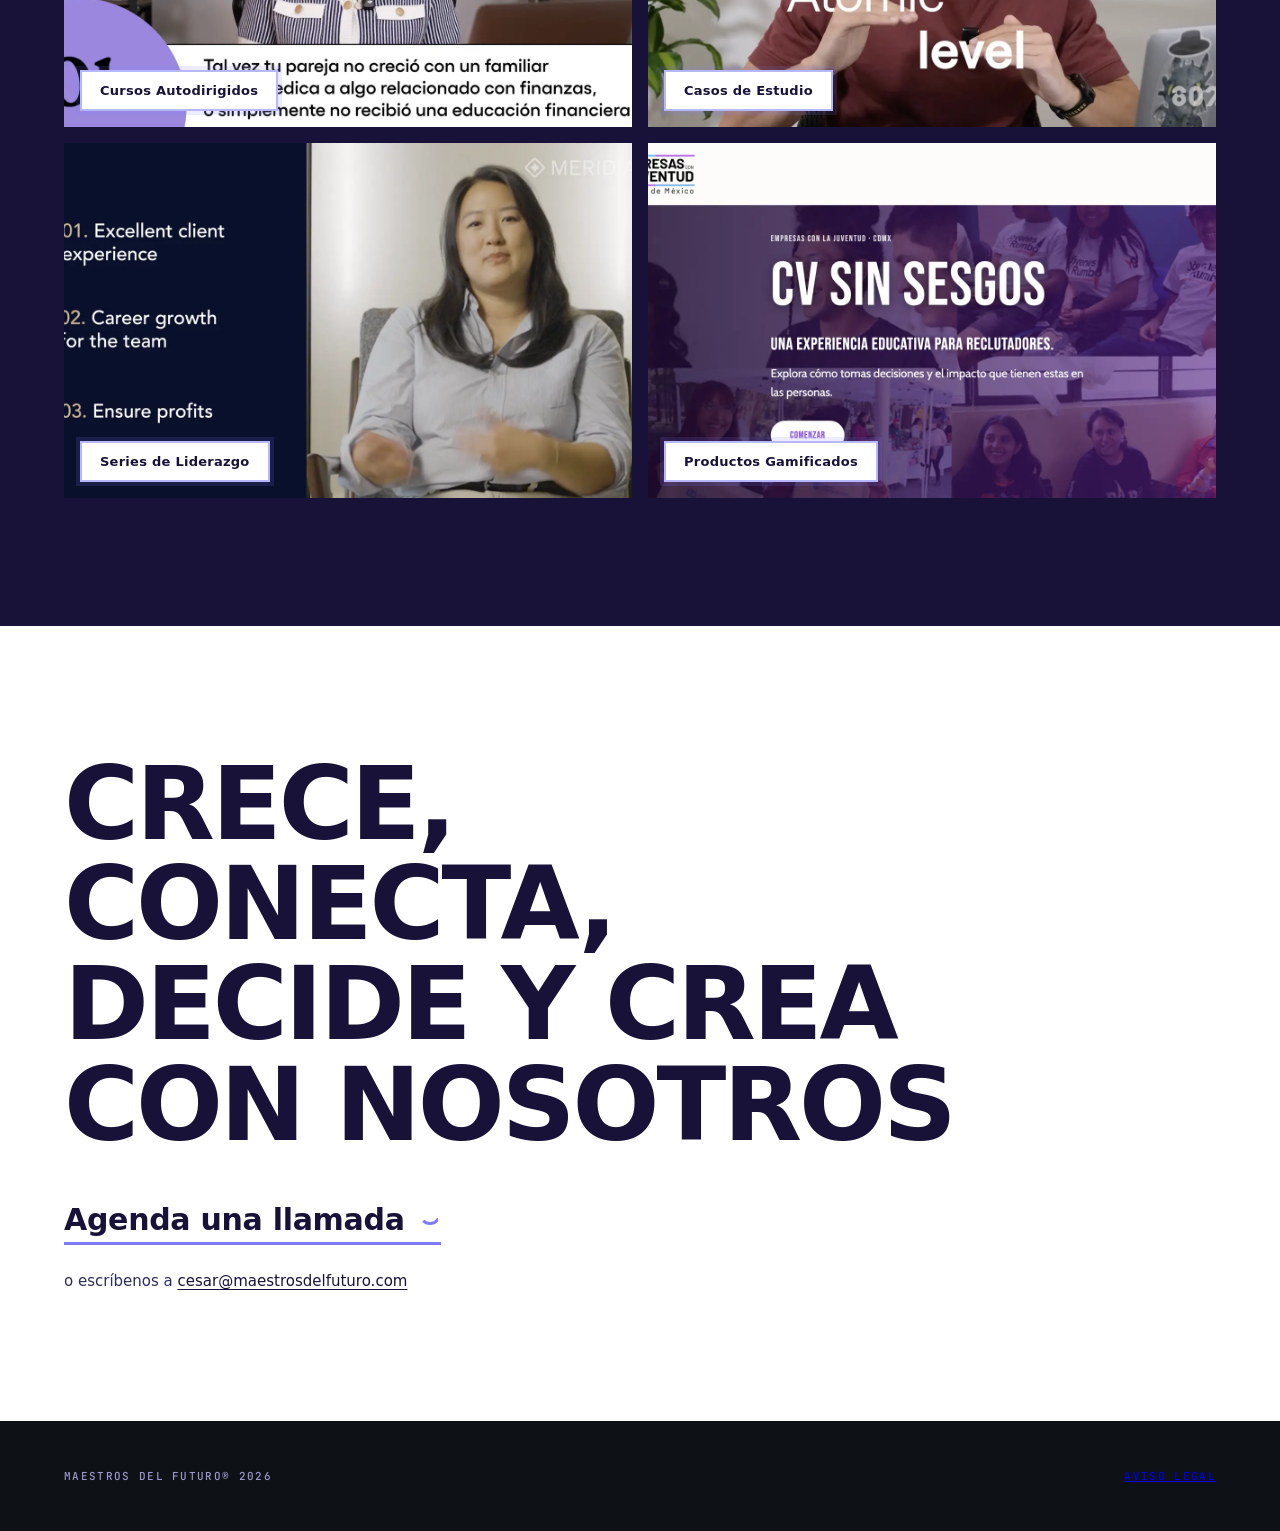
==== commit 8a36d7b4: "Versión bilingüe (ES/EN) para el mercado USA - Inglés en /en/ con toggle de idioma en el header y hr" ====
--- a/index.html
+++ b/index.html
@@ -5,30 +5,66 @@
 <meta name="viewport" content="width=device-width, initial-scale=1">
 <title>Maestros del Futuro — Contenido para crecer</title>
 <meta name="description" content="En Maestros del Futuro, creamos el contenido para que tu cliente vea el valor de tu producto y sí se use. Estrategia y producción: video, texto, cursos y sistemas gamificados.">
+<link rel="canonical" href="https://www.maestrosdelfuturo.com/">
+<link rel="alternate" hreflang="es" href="https://www.maestrosdelfuturo.com/">
+<link rel="alternate" hreflang="en" href="https://www.maestrosdelfuturo.com/en/">
+<link rel="alternate" hreflang="x-default" href="https://www.maestrosdelfuturo.com/">
+<meta property="og:type" content="website">
+<meta property="og:site_name" content="Maestros del Futuro">
 <meta property="og:title" content="Maestros del Futuro — Contenido para crecer">
 <meta property="og:description" content="Creamos el contenido para que tu cliente vea el valor de tu producto y sí se use.">
-<meta property="og:image" content="img/goyn-1400.jpg">
-<meta property="og:type" content="website">
-<link rel="icon" type="image/png" href="img/isotipo-favicon.png">
+<meta property="og:url" content="https://www.maestrosdelfuturo.com/">
+<meta property="og:image" content="https://www.maestrosdelfuturo.com/img/goyn-1400.jpg">
+<meta property="og:locale" content="es_MX">
+<meta property="og:locale:alternate" content="en_US">
+<meta name="twitter:card" content="summary_large_image">
+<meta name="twitter:title" content="Maestros del Futuro — Contenido para crecer">
+<meta name="twitter:description" content="Creamos el contenido para que tu cliente vea el valor de tu producto y sí se use.">
+<meta name="twitter:image" content="https://www.maestrosdelfuturo.com/img/goyn-1400.jpg">
+<meta name="theme-color" content="#181239">
+<link rel="icon" href="/favicon-32.png" sizes="32x32" type="image/png">
+<link rel="icon" href="/icon-192.png" sizes="192x192" type="image/png">
+<link rel="apple-touch-icon" href="/apple-touch-icon.png">
+<link rel="manifest" href="/site.webmanifest">
 <link rel="preconnect" href="https://fonts.googleapis.com">
 <link rel="preconnect" href="https://fonts.gstatic.com" crossorigin>
 <!-- Sofia Pro real: fuera del CSP de Artifacts sí carga -->
 <link rel="stylesheet" href="https://fonts.cdnfonts.com/css/sofia-pro">
 <link rel="stylesheet" href="https://fonts.googleapis.com/css2?family=JetBrains+Mono:wght@400;500&display=swap">
-<link rel="stylesheet" href="css/styles.css">
+<link rel="stylesheet" href="/css/styles.css">
+<script type="application/ld+json">
+{
+  "@context": "https://schema.org",
+  "@type": "ProfessionalService",
+  "name": "Maestros del Futuro",
+  "description": "Estrategia y producción de contenido —video, texto, cursos y sistemas gamificados— para que tu producto sí se use.",
+  "url": "https://www.maestrosdelfuturo.com/",
+  "logo": "https://www.maestrosdelfuturo.com/icon-512.png",
+  "image": "https://www.maestrosdelfuturo.com/img/goyn-1400.jpg",
+  "areaServed": ["MX", "US"],
+  "availableLanguage": ["es", "en"]
+}
+</script>
 </head>
 <body>
+<a class="skip" href="#hero-h1">Saltar al contenido</a>
 <header id="hd">
-  <a class="brand" href="#top"><img src="img/logo-mdf.png" alt="Maestros del Futuro"></a>
-  <a class="pill pill-purpura" href="#contacto">Hablemos</a>
+  <a class="brand" href="#top"><img src="/img/logo-mdf.png" alt="Maestros del Futuro" width="172" height="50"></a>
+  <div class="hd-r">
+    <a class="lang" href="/en/" hreflang="en" lang="en" aria-label="View this page in English">EN</a>
+    <a class="pill pill-purpura" href="#contacto">Hablemos</a>
+  </div>
 </header>
 
 <section class="hero" id="top">
   <div class="slides" id="slides"></div>
   <div class="scrim"></div>
-  <div class="sculpt"><img src="img/isotipo-mdf.png" alt=""></div>
+  <div class="sculpt"><img src="/img/isotipo-mdf.png" alt="" width="220" height="269"></div>
   <div class="hero-in">
-    <h1>Contenido<br>para <span class="rot" id="rot"></span></h1>
+    <h1 id="hero-h1">
+      <span class="sr-only">Contenido para crecer, conectar, decidir y crear.</span>
+      <span aria-hidden="true">Contenido<br>para <span class="rot" id="rot"></span></span>
+    </h1>
     <h2 class="sub">En Maestros del Futuro, creamos el contenido para que tu cliente vea el valor de tu producto y sí se use.</h2>
   </div>
 </section>
@@ -93,14 +129,16 @@
 <section class="block bg-blanco contact" id="contacto">
   <div class="inner">
     <h3 class="big">Crece,<br>Conecta,<br>Decide y Crea<br>con Nosotros</h3>
-    <a class="mailto" href="mailto:cesar@maestrosdelfuturo.com">cesar@maestrosdelfuturo.com
-      <i class="sh sh-arc" style="width:22px;height:11px;border-width:3px;color:var(--purpura)"></i></a>
+    <button class="mailto" id="bookCall" type="button">Agenda una llamada
+      <i class="sh sh-arc" style="width:22px;height:11px;border-width:3px;color:var(--purpura)"></i></button>
+    <p class="contact-alt">o escríbenos a <a data-email href="#" aria-label="Enviar correo"></a><noscript>cesar@maestrosdelfuturo.com</noscript></p>
   </div>
 </section>
 
 <footer>
   <span>Maestros del Futuro&reg; 2026</span>
+  <a href="/legal.html">Aviso legal</a>
 </footer>
-<script src="js/main.js"></script>
+<script src="/js/main.js"></script>
 </body>
 </html>
--- a/css/styles.css
+++ b/css/styles.css
@@ -15,6 +15,14 @@
 body{margin:0;background:var(--negro);color:var(--blanco);font-family:var(--font);
   font-size:16px;line-height:1.6;-webkit-font-smoothing:antialiased;overflow-x:hidden}
 
+/* ---------- accesibilidad ---------- */
+.sr-only{position:absolute;width:1px;height:1px;padding:0;margin:-1px;overflow:hidden;
+  clip:rect(0 0 0 0);clip-path:inset(50%);white-space:nowrap;border:0}
+.skip{position:fixed;top:8px;left:8px;z-index:200;transform:translateY(-140%);
+  background:var(--purpura);color:var(--tinta);font:600 14px var(--font);
+  padding:10px 18px;border-radius:var(--r-full);text-decoration:none;transition:transform .18s ease}
+.skip:focus{transform:none}
+
 /* ---------- brand shape system (círculo · anillo · arco · pastilla) ---------- */
 .sh{display:block;flex:none}
 .sh-circle{border-radius:50%;background:currentColor}
@@ -28,10 +36,19 @@
   justify-content:space-between;gap:var(--s5);padding:22px var(--pad);
   background:rgba(14,17,22,0);transition:padding .28s ease,background .28s ease,backdrop-filter .28s ease}
 header.shrunk{padding:10px var(--pad);background:rgba(14,17,22,.92);backdrop-filter:blur(14px)}
+header.solid{background:var(--tinta)}
+.hd-r{display:flex;align-items:center;gap:var(--s5)}
+.lang{font:500 12px var(--mono);letter-spacing:.14em;text-transform:uppercase;color:var(--ceramica);
+  text-decoration:none;padding:6px 8px;border:1px solid rgba(195,194,253,.35);border-radius:var(--r-full)}
+.lang:hover{color:var(--blanco);border-color:var(--ceramica)}
 .brand{display:block;line-height:0;text-decoration:none}
 .brand img{width:172px;height:auto;display:block;transition:width .28s ease}
 header.shrunk .brand img{width:142px}
-@media(max-width:520px){.brand img{width:148px}header.shrunk .brand img{width:140px}}
+@media(max-width:520px){
+  .brand img{width:140px}header.shrunk .brand img{width:132px}
+  .hd-r{gap:var(--s3)}
+  .hd-r .pill{display:none}
+}
 .pill{display:inline-flex;align-items:center;gap:10px;border:0;cursor:pointer;text-decoration:none;
   border-radius:var(--r-full);padding:13px 26px;font:600 14px var(--font);letter-spacing:.01em;
   transition:transform .18s ease,filter .18s ease}
@@ -53,7 +70,7 @@
 .slide img{width:100%;height:100%;object-fit:cover;display:block;
   filter:saturate(.66) contrast(.9) blur(3px);transform:scale(1.04)}
 .scrim{position:absolute;inset:0;background:
-  linear-gradient(180deg, rgba(14,17,22,.95) 0%, rgba(14,17,22,.78) 26%, rgba(24,18,57,.88) 66%, rgba(14,17,22,.98) 100%)}
+  linear-gradient(180deg, rgba(14,17,22,.95) 0%, rgba(14,17,22,.8) 24%, rgba(24,18,57,.95) 52%, rgba(14,17,22,1) 82%)}
 .scrim::after{content:"";position:absolute;inset:0;background:rgba(24,18,57,.34)}
 .hero-in{position:relative;max-width:1240px;width:100%;margin:0 auto}
 h1{font-weight:700;letter-spacing:-.035em;line-height:.92;text-transform:uppercase;
@@ -132,9 +149,12 @@
 .contact{text-align:left}
 .contact h3{font-size:clamp(38px,8vw,104px)}
 .mailto{display:inline-flex;align-items:center;gap:14px;margin-top:var(--s7);
-  font-weight:700;font-size:clamp(18px,2.6vw,30px);color:var(--tinta);text-decoration:none;
-  border-bottom:3px solid var(--purpura);padding-bottom:6px}
+  font-family:var(--font);font-weight:700;font-size:clamp(18px,2.6vw,30px);line-height:1.1;
+  letter-spacing:-.01em;color:var(--tinta);text-decoration:none;background:none;cursor:pointer;
+  border:0;border-bottom:3px solid var(--purpura);padding:0 0 6px}
 .mailto:hover{border-bottom-color:var(--tinta)}
+.contact-alt{margin:var(--s5) 0 0;font-size:15px;color:var(--indigo)}
+.contact-alt a{color:var(--tinta);text-underline-offset:3px}
 footer{background:var(--negro);color:var(--lavanda);padding:var(--s7) var(--pad);
   display:flex;justify-content:space-between;gap:var(--s5);flex-wrap:wrap;
   font:500 11px var(--mono);letter-spacing:.12em;text-transform:uppercase}
@@ -146,11 +166,32 @@
 .lb-in{position:relative;width:min(1200px,100%)}
 .lb-frame{position:relative;width:100%;aspect-ratio:16/9;background:#000}
 .lb-frame.site{aspect-ratio:auto;height:min(80vh,900px)}
+.lb-frame.tall{aspect-ratio:auto;height:min(84vh,780px)}
 .lb-frame iframe{position:absolute;inset:0;width:100%;height:100%;border:0}
 .lb-x{position:absolute;right:0;top:-42px;background:none;border:0;color:#fff;
   font-size:32px;line-height:1;cursor:pointer;padding:2px 6px}
 .lb-x:hover{color:var(--purpura)}
 
+/* ---------- página legal ---------- */
+body.interior{background:var(--blanco)}
+.legal{max-width:68ch;color:var(--tinta)}
+.legal h1{font-weight:700;text-transform:uppercase;letter-spacing:-.03em;line-height:1;
+  font-size:clamp(34px,6vw,64px);margin:0 0 var(--s6)}
+.legal h2{font-weight:700;font-size:clamp(22px,3vw,30px);letter-spacing:-.02em;
+  margin:var(--s9) 0 var(--s4);scroll-margin-top:104px}
+.legal h3{font-weight:600;font-size:19px;margin:var(--s6) 0 var(--s3)}
+.legal p,.legal li{font-size:16px;line-height:1.7;color:var(--indigo)}
+.legal a{color:var(--tinta);text-underline-offset:3px}
+.legal ul{padding-left:1.2em;margin:var(--s3) 0}
+.legal-note{font:500 12px/1.6 var(--mono);letter-spacing:.06em;text-transform:uppercase;
+  color:var(--bruma);border:1px solid var(--ceramica);padding:var(--s4);margin:0 0 var(--s7)}
+.legal-nav{display:flex;flex-wrap:wrap;gap:var(--s4);margin:0 0 var(--s8);
+  font:500 12px var(--mono);letter-spacing:.14em;text-transform:uppercase}
+.legal-nav a{color:var(--purpura);text-decoration:none;border-bottom:1px solid transparent}
+.legal-nav a:hover{border-bottom-color:var(--purpura)}
+.legal-back{display:inline-block;margin-top:var(--s9);font:500 12px var(--mono);
+  letter-spacing:.14em;text-transform:uppercase;color:var(--indigo);text-underline-offset:3px}
+
 :where(a,button):focus-visible{outline:3px solid var(--topacio);outline-offset:3px}
 @media(prefers-reduced-motion:reduce){*{transition:none!important;animation:none!important}
  html{scroll-behavior:auto} .stmt .ln{opacity:1}}
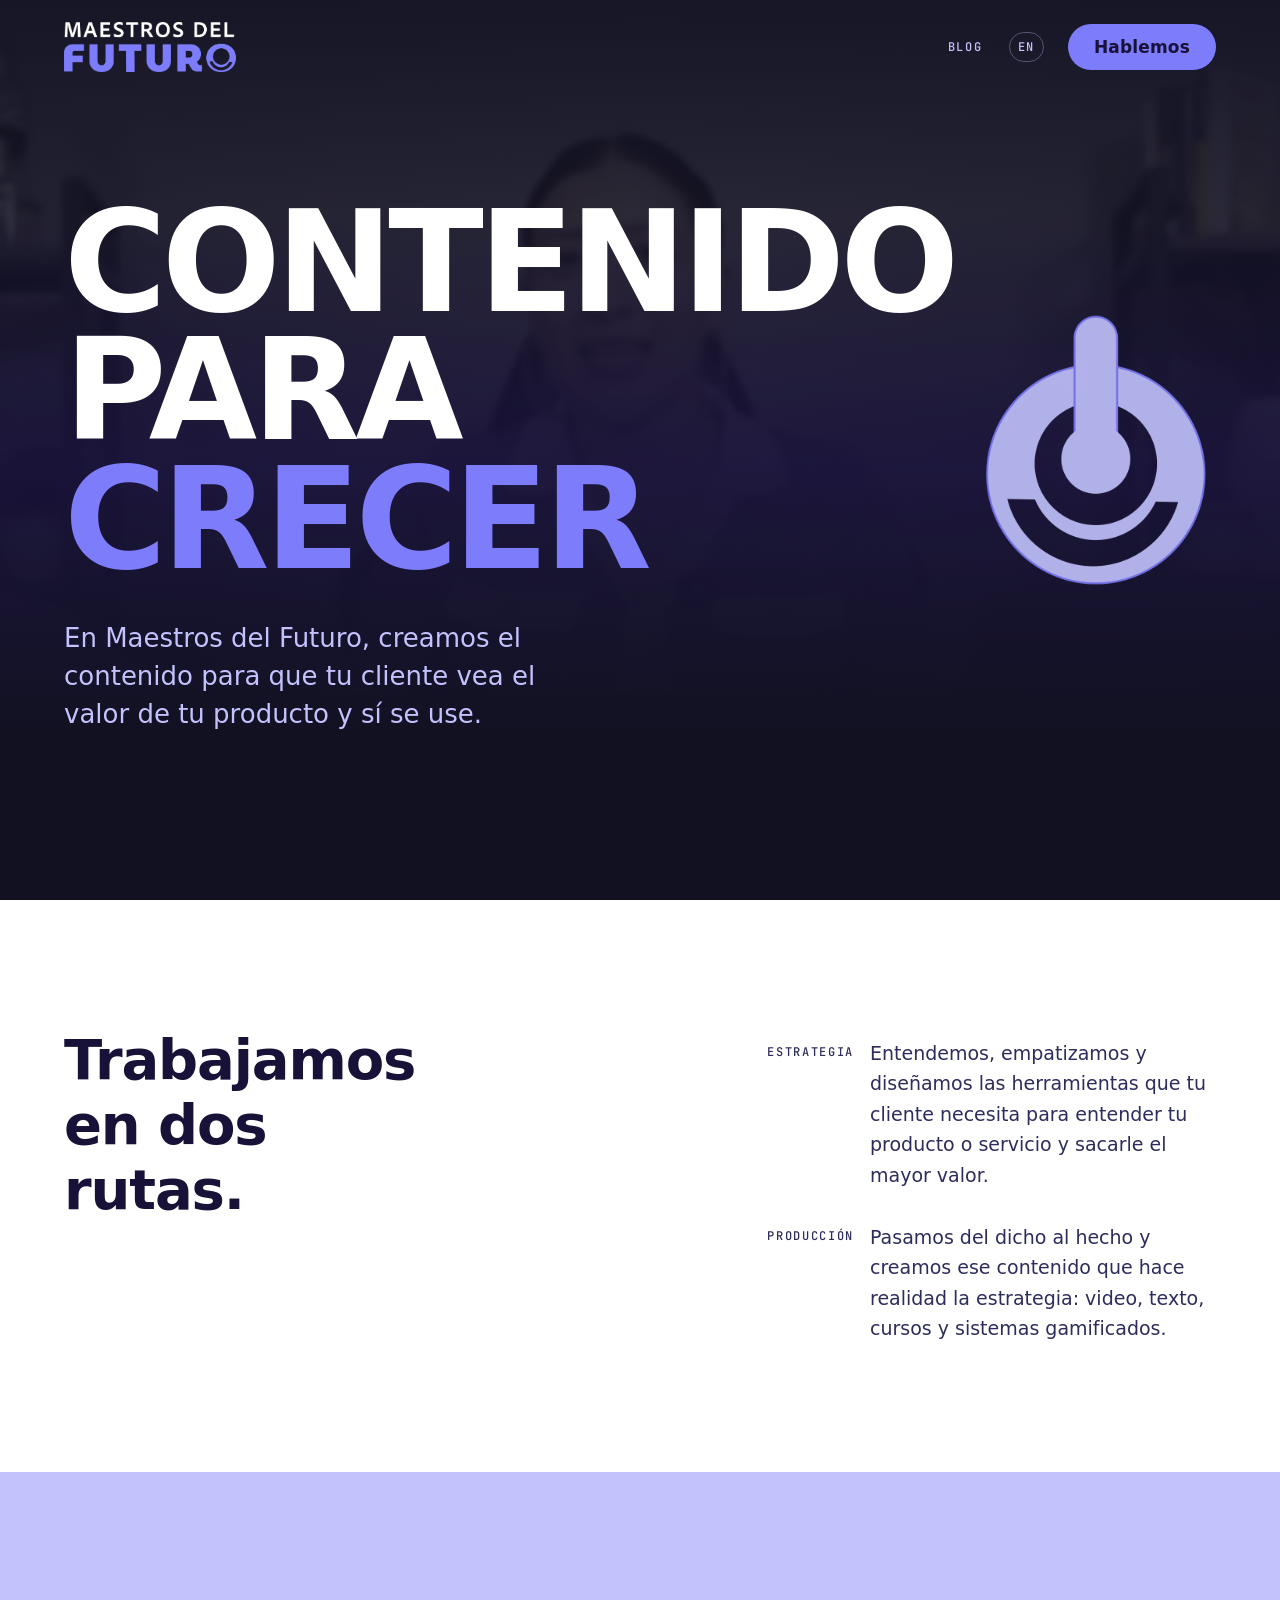
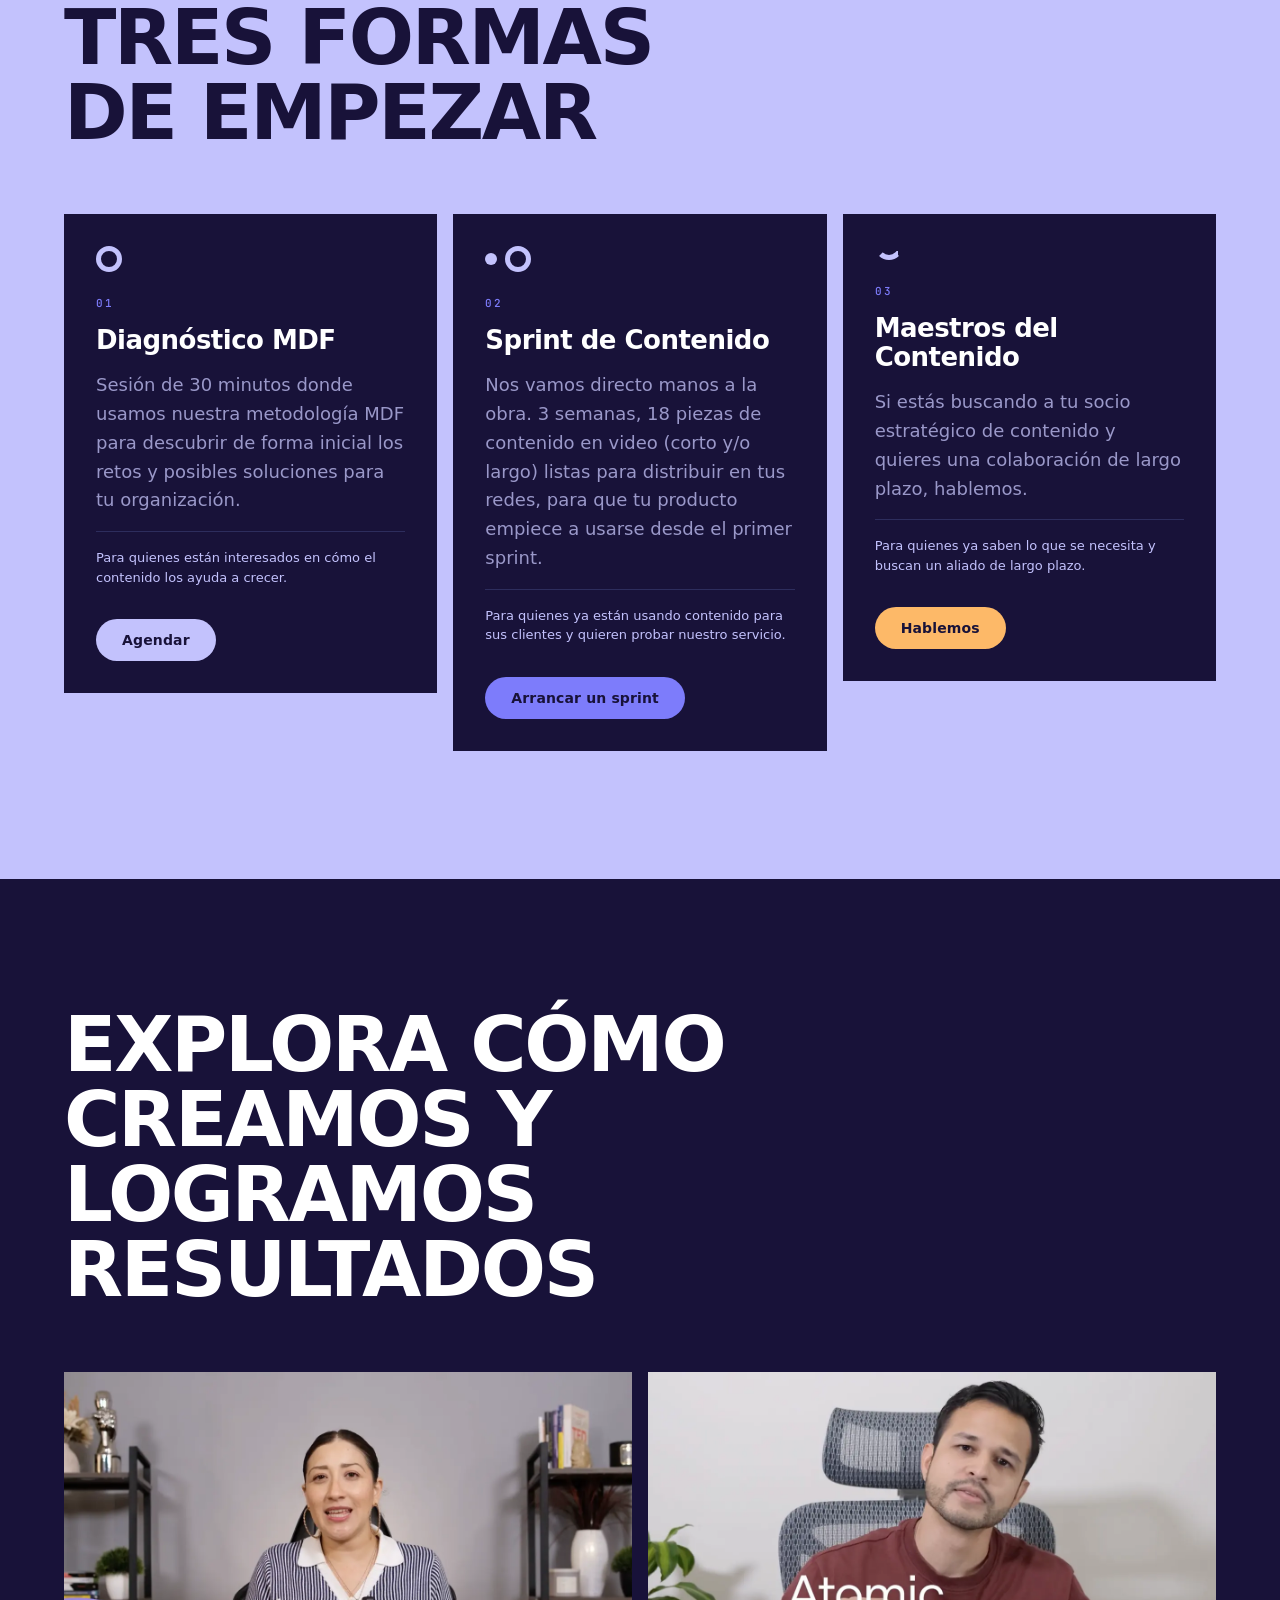
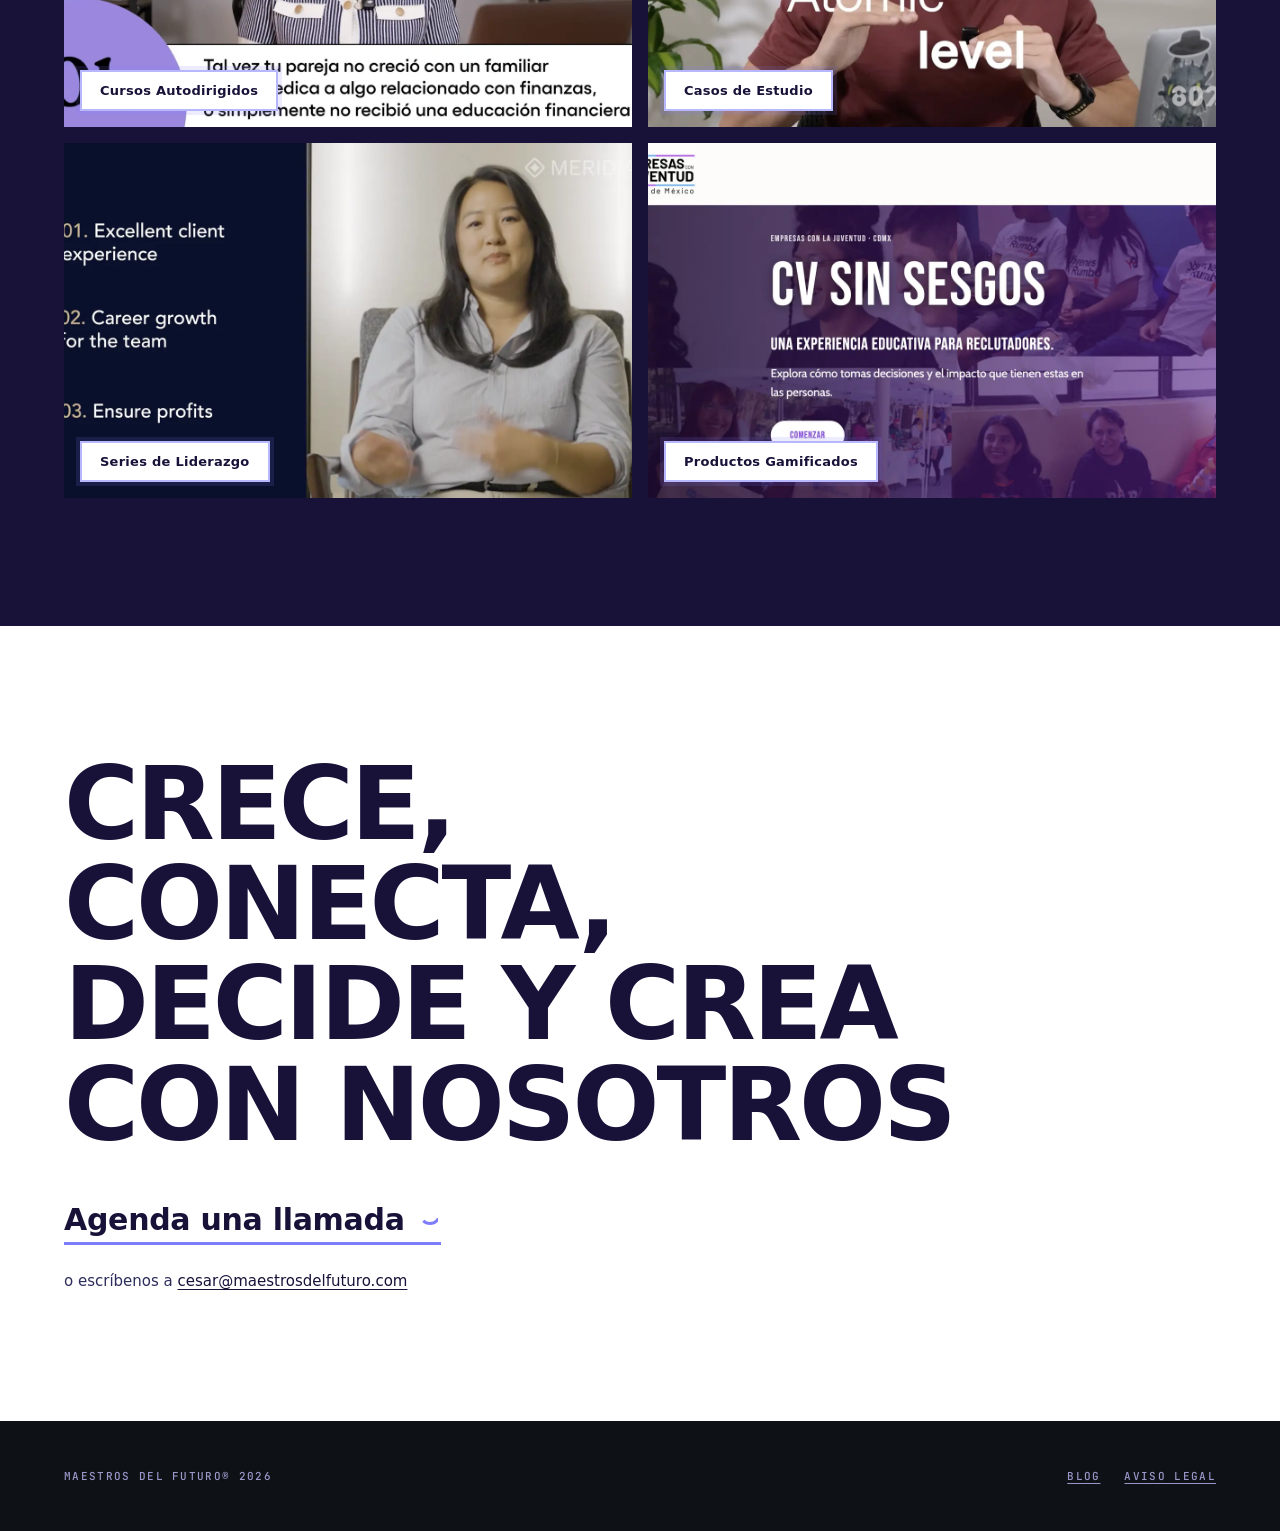
==== commit 6a28d057: "Blog: listado y primer artículo "Deja de competir por atención: compite por confianza" Sección /blog" ====
--- a/index.html
+++ b/index.html
@@ -5,22 +5,22 @@
 <meta name="viewport" content="width=device-width, initial-scale=1">
 <title>Maestros del Futuro — Contenido para crecer</title>
 <meta name="description" content="En Maestros del Futuro, creamos el contenido para que tu cliente vea el valor de tu producto y sí se use. Estrategia y producción: video, texto, cursos y sistemas gamificados.">
-<link rel="canonical" href="https://www.maestrosdelfuturo.com/">
-<link rel="alternate" hreflang="es" href="https://www.maestrosdelfuturo.com/">
-<link rel="alternate" hreflang="en" href="https://www.maestrosdelfuturo.com/en/">
-<link rel="alternate" hreflang="x-default" href="https://www.maestrosdelfuturo.com/">
+<link rel="canonical" href="https://servicios.maestrosdelfuturo.com/">
+<link rel="alternate" hreflang="es" href="https://servicios.maestrosdelfuturo.com/">
+<link rel="alternate" hreflang="en" href="https://servicios.maestrosdelfuturo.com/en">
+<link rel="alternate" hreflang="x-default" href="https://servicios.maestrosdelfuturo.com/">
 <meta property="og:type" content="website">
 <meta property="og:site_name" content="Maestros del Futuro">
 <meta property="og:title" content="Maestros del Futuro — Contenido para crecer">
 <meta property="og:description" content="Creamos el contenido para que tu cliente vea el valor de tu producto y sí se use.">
-<meta property="og:url" content="https://www.maestrosdelfuturo.com/">
-<meta property="og:image" content="https://www.maestrosdelfuturo.com/img/goyn-1400.jpg">
+<meta property="og:url" content="https://servicios.maestrosdelfuturo.com/">
+<meta property="og:image" content="https://servicios.maestrosdelfuturo.com/img/og-es.png">
 <meta property="og:locale" content="es_MX">
 <meta property="og:locale:alternate" content="en_US">
 <meta name="twitter:card" content="summary_large_image">
 <meta name="twitter:title" content="Maestros del Futuro — Contenido para crecer">
 <meta name="twitter:description" content="Creamos el contenido para que tu cliente vea el valor de tu producto y sí se use.">
-<meta name="twitter:image" content="https://www.maestrosdelfuturo.com/img/goyn-1400.jpg">
+<meta name="twitter:image" content="https://servicios.maestrosdelfuturo.com/img/og-es.png">
 <meta name="theme-color" content="#181239">
 <link rel="icon" href="/favicon-32.png" sizes="32x32" type="image/png">
 <link rel="icon" href="/icon-192.png" sizes="192x192" type="image/png">
@@ -38,9 +38,9 @@
   "@type": "ProfessionalService",
   "name": "Maestros del Futuro",
   "description": "Estrategia y producción de contenido —video, texto, cursos y sistemas gamificados— para que tu producto sí se use.",
-  "url": "https://www.maestrosdelfuturo.com/",
-  "logo": "https://www.maestrosdelfuturo.com/icon-512.png",
-  "image": "https://www.maestrosdelfuturo.com/img/goyn-1400.jpg",
+  "url": "https://servicios.maestrosdelfuturo.com/",
+  "logo": "https://servicios.maestrosdelfuturo.com/icon-512.png",
+  "image": "https://servicios.maestrosdelfuturo.com/img/og-es.png",
   "areaServed": ["MX", "US"],
   "availableLanguage": ["es", "en"]
 }
@@ -51,6 +51,7 @@
 <header id="hd">
   <a class="brand" href="#top"><img src="/img/logo-mdf.png" alt="Maestros del Futuro" width="172" height="50"></a>
   <div class="hd-r">
+    <a class="navlink" href="/blog">Blog</a>
     <a class="lang" href="/en/" hreflang="en" lang="en" aria-label="View this page in English">EN</a>
     <a class="pill pill-purpura" href="#contacto">Hablemos</a>
   </div>
@@ -137,7 +138,10 @@
 
 <footer>
   <span>Maestros del Futuro&reg; 2026</span>
-  <a href="/legal.html">Aviso legal</a>
+  <nav class="ft-nav" aria-label="Pie de página">
+    <a href="/blog">Blog</a>
+    <a href="/legal.html">Aviso legal</a>
+  </nav>
 </footer>
 <script src="/js/main.js"></script>
 </body>
--- a/css/styles.css
+++ b/css/styles.css
@@ -2,11 +2,11 @@
   --purpura:#7D7CFB; --blanco:#FFFFFF; --tinta:#181239;
   --violeta:#C721E5; --negro:#0E1116; --indigo:#2D2D5D;
   --topacio:#FDB968; --ceramica:#C3C2FD;
-  --bruma:#56537A; --lavanda:#9A98C9;
+  --bruma:#56537A; --lavanda:#9A98C9; --superficie:#F7F7FD;
   --font:'Sofia Pro','Poppins',system-ui,-apple-system,sans-serif;
   --mono:'JetBrains Mono',ui-monospace,Menlo,monospace;
   --s2:8px;--s3:12px;--s4:16px;--s5:24px;--s6:32px;--s7:48px;--s8:64px;--s9:96px;--s10:128px;
-  --r-full:999px;
+  --r-md:12px; --r-full:999px;
   --pad:24px;
 }
 @media(min-width:900px){:root{--pad:64px}}
@@ -41,6 +41,9 @@
 .lang{font:500 12px var(--mono);letter-spacing:.14em;text-transform:uppercase;color:var(--ceramica);
   text-decoration:none;padding:6px 8px;border:1px solid rgba(195,194,253,.35);border-radius:var(--r-full)}
 .lang:hover{color:var(--blanco);border-color:var(--ceramica)}
+.navlink{font:500 12px var(--mono);letter-spacing:.14em;text-transform:uppercase;color:var(--ceramica);
+  text-decoration:none;padding:6px 2px;border-bottom:1px solid transparent}
+.navlink:hover,.navlink[aria-current]{color:var(--blanco);border-bottom-color:var(--ceramica)}
 .brand{display:block;line-height:0;text-decoration:none}
 .brand img{width:172px;height:auto;display:block;transition:width .28s ease}
 header.shrunk .brand img{width:142px}
@@ -100,7 +103,7 @@
   display:flex;align-items:center;gap:12px;margin:0 0 var(--s6)}
 .bg-ceramica .lbl,.bg-blanco .lbl{color:var(--indigo)}
 .bg-tinta .lbl,.bg-negro .lbl{color:var(--ceramica)}
-h3.big{font-weight:700;text-transform:uppercase;letter-spacing:-.03em;line-height:.98;
+h3.big,h2.big{font-weight:700;text-transform:uppercase;letter-spacing:-.03em;line-height:.98;
   font-size:clamp(34px,6vw,78px);margin:0;text-wrap:balance}
 
 /* statement, revelado línea por línea */
@@ -159,6 +162,9 @@
   display:flex;justify-content:space-between;gap:var(--s5);flex-wrap:wrap;
   font:500 11px var(--mono);letter-spacing:.12em;text-transform:uppercase}
 footer img{width:168px;height:auto;display:block}
+footer a{color:var(--lavanda);text-underline-offset:3px}
+footer a:hover{color:var(--blanco)}
+.ft-nav{display:flex;gap:var(--s5);flex-wrap:wrap}
 /* ---------- lightbox portafolio ---------- */
 .lb{position:fixed;inset:0;z-index:100;display:flex;align-items:center;justify-content:center;
   background:rgba(14,17,22,.94);padding:max(var(--pad),44px) var(--pad)}
@@ -192,6 +198,52 @@
 .legal-back{display:inline-block;margin-top:var(--s9);font:500 12px var(--mono);
   letter-spacing:.14em;text-transform:uppercase;color:var(--indigo);text-underline-offset:3px}
 
+/* ---------- blog ---------- */
+.blog-head,.post{padding-top:var(--s7)}
+.blog-head h1,.post h1{font-weight:700;text-transform:uppercase;letter-spacing:-.03em;line-height:1;
+  color:var(--tinta);margin:0;text-wrap:balance}
+.blog-head h1{font-size:clamp(44px,8vw,96px)}
+.blog-intro{font-size:clamp(18px,2vw,22px);line-height:1.5;color:var(--indigo);max-width:46ch;margin:var(--s5) 0 0}
+.posts{display:grid;gap:var(--s7);margin-top:var(--s8)}
+.post-card{display:grid;gap:var(--s5);text-decoration:none;color:inherit;
+  border-top:1px solid var(--ceramica);padding-top:var(--s7)}
+@media(min-width:820px){.post-card{grid-template-columns:1fr 1.05fr;gap:var(--s7);align-items:center}}
+.post-card .thumb{overflow:hidden;border-radius:var(--r-md);background:var(--tinta)}
+.post-card img{width:100%;height:auto;aspect-ratio:16/9;object-fit:cover;display:block;transition:transform .6s ease}
+.post-card:hover img{transform:scale(1.03)}
+.post-card h2{font-weight:700;font-size:clamp(26px,3.2vw,40px);line-height:1.1;letter-spacing:-.02em;
+  color:var(--tinta);margin:0 0 var(--s4);text-wrap:balance}
+.post-card p{font-size:17px;line-height:1.6;color:var(--indigo);margin:0 0 var(--s5)}
+.post-more{font:600 16px var(--font);color:var(--tinta);border-bottom:3px solid var(--purpura);padding-bottom:4px}
+.post-card:hover .post-more{border-bottom-color:var(--tinta)}
+
+.post-meta{font:500 12px/1.6 var(--mono);letter-spacing:.12em;text-transform:uppercase;
+  color:var(--bruma);margin:0 0 var(--s5)}
+.post-meta a{color:var(--indigo);text-underline-offset:3px}
+.post{max-width:72ch}
+.post h1{font-size:clamp(36px,5.6vw,68px)}
+.post-dek{font-size:clamp(20px,2.4vw,26px);line-height:1.4;font-weight:600;color:var(--tinta);
+  margin:var(--s6) 0 var(--s7);padding-left:var(--s5);border-left:4px solid var(--purpura)}
+.post p,.post li{font-size:18px;line-height:1.75;color:var(--indigo)}
+.post p{margin:0 0 var(--s5)}
+.post strong{color:var(--tinta)}
+.post h2{display:flex;align-items:center;gap:var(--s4);flex-wrap:wrap;font-weight:700;
+  font-size:clamp(24px,3vw,32px);line-height:1.2;letter-spacing:-.02em;color:var(--tinta);
+  margin:var(--s9) 0 var(--s5)}
+.post-n{font:500 13px/1 var(--mono);letter-spacing:.12em;background:var(--ceramica);color:var(--tinta);
+  padding:7px 12px;border-radius:var(--r-full)}
+.post-quotes{list-style:none;padding:0;margin:var(--s6) 0 var(--s7);display:grid;gap:var(--s3)}
+.post .post-quotes li{background:var(--superficie);border-left:4px solid var(--ceramica);
+  padding:var(--s4) var(--s5);color:var(--tinta);line-height:1.5}
+.post-fig{margin:var(--s7) 0}
+.post-fig img,.post-fig video{display:block;width:100%;height:auto;border-radius:var(--r-md);
+  border:1px solid var(--ceramica);background:var(--tinta)}
+.post-fig figcaption{font:500 12px/1.6 var(--mono);letter-spacing:.06em;color:var(--bruma);margin-top:var(--s3)}
+.post-close{margin-top:var(--s8)!important;padding-top:var(--s6);border-top:1px solid var(--ceramica)}
+.post-cta h2.big{font-size:clamp(30px,5vw,60px);max-width:18ch}
+.post-cta .mailto{border-bottom-color:var(--tinta)}
+.post-cta .mailto:hover{border-bottom-color:var(--blanco)}
+
 :where(a,button):focus-visible{outline:3px solid var(--topacio);outline-offset:3px}
 @media(prefers-reduced-motion:reduce){*{transition:none!important;animation:none!important}
  html{scroll-behavior:auto} .stmt .ln{opacity:1}}
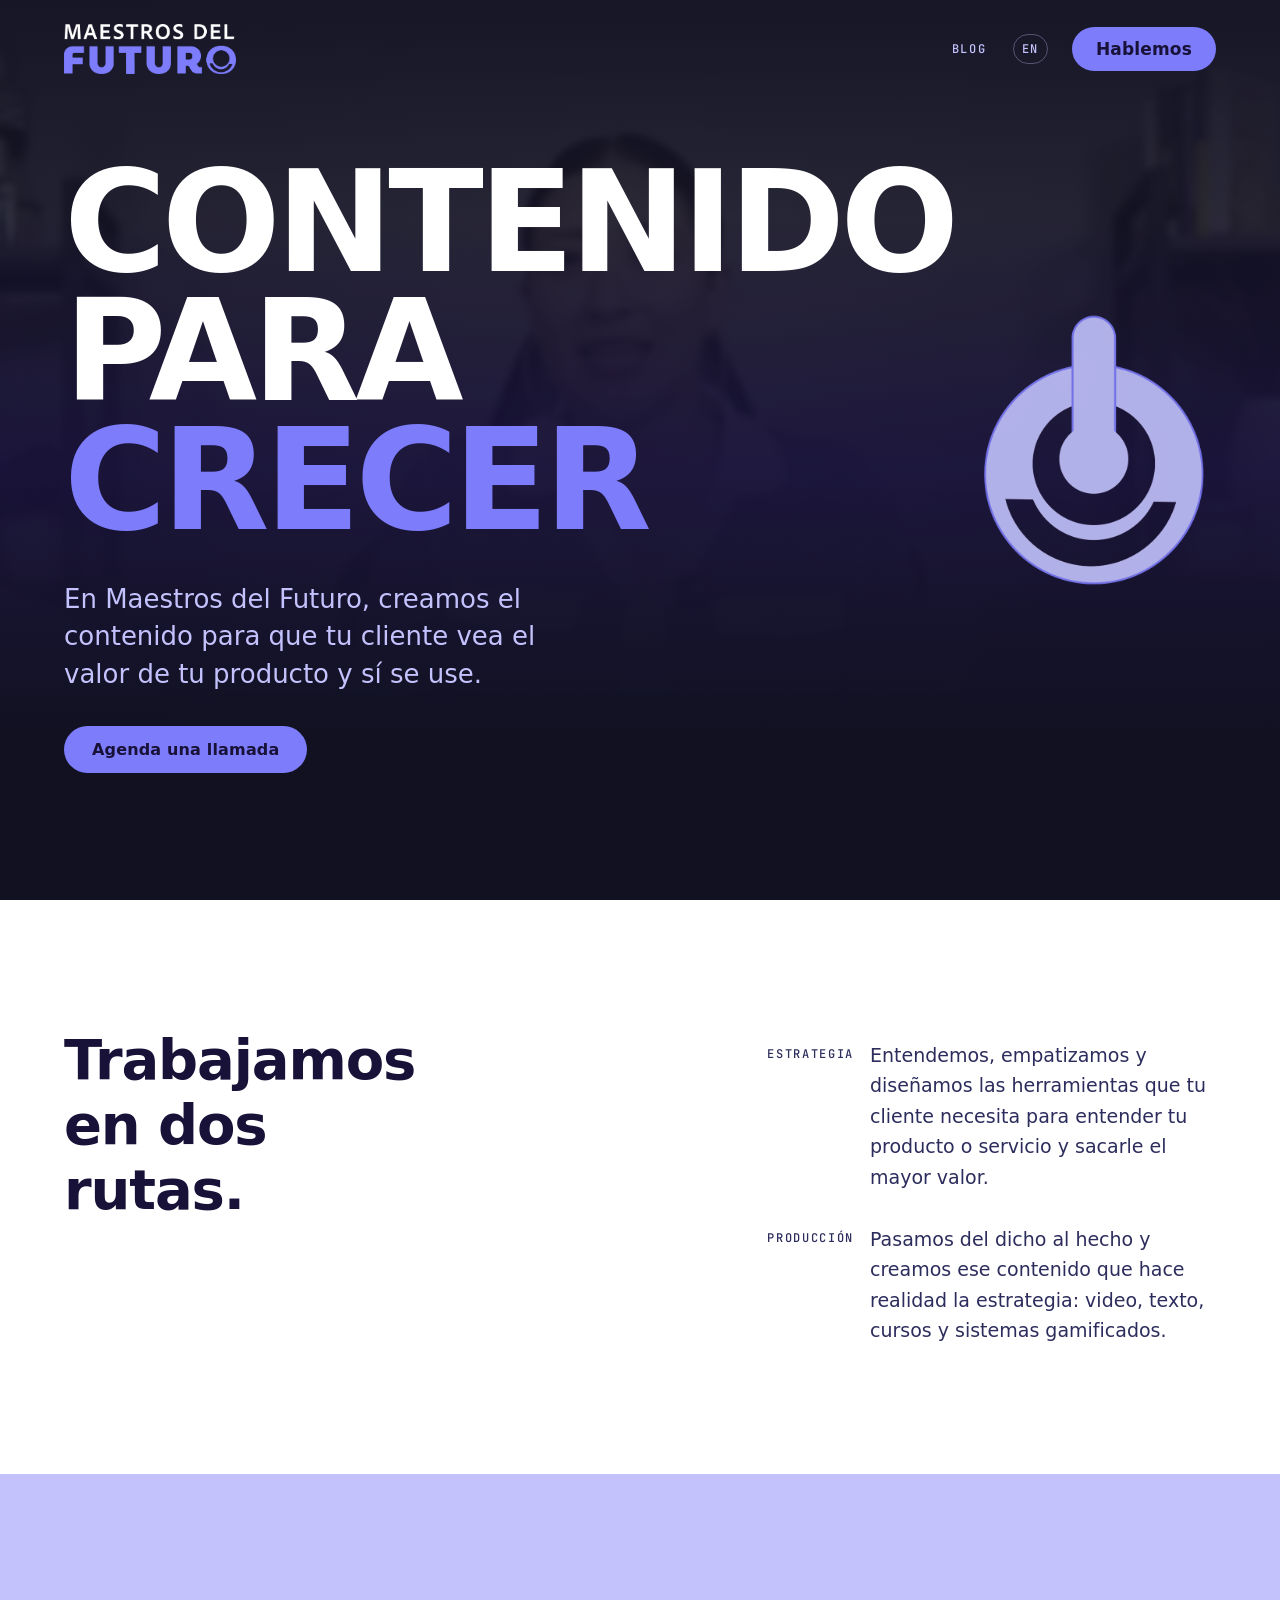
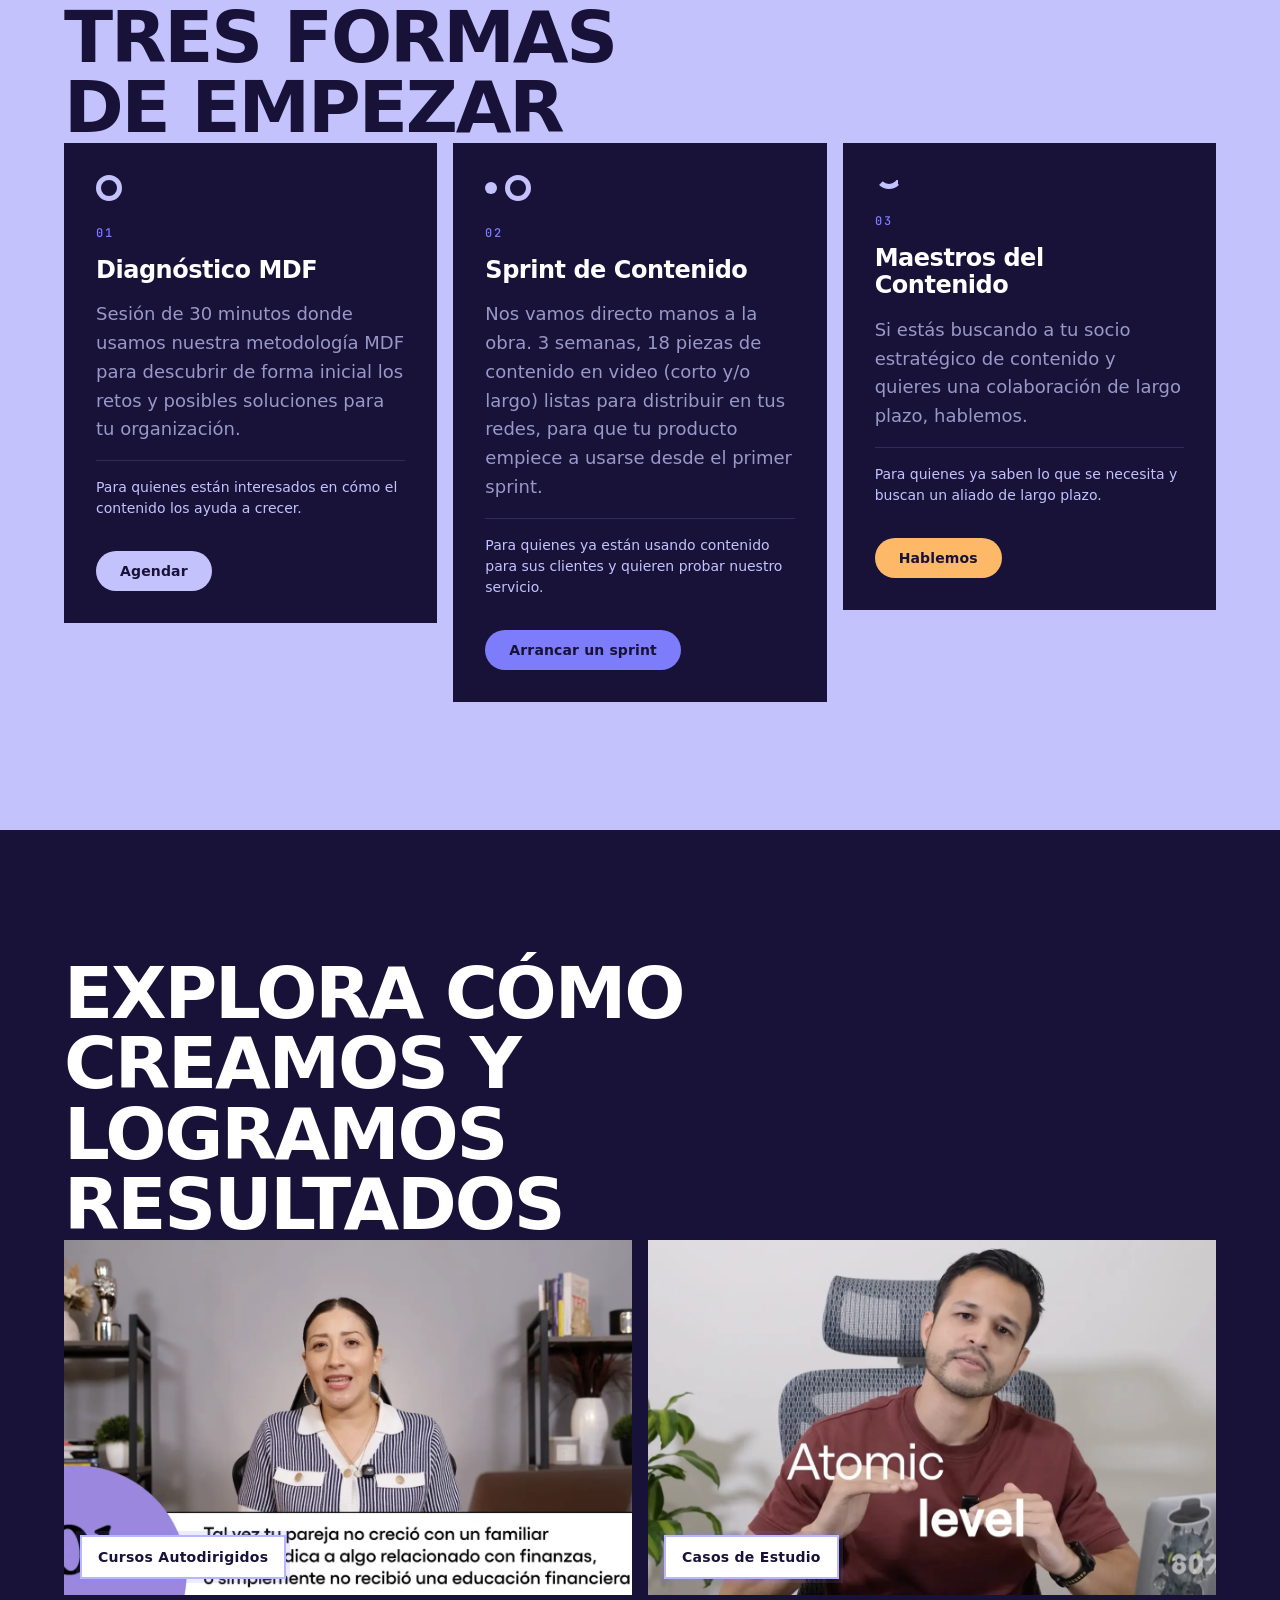
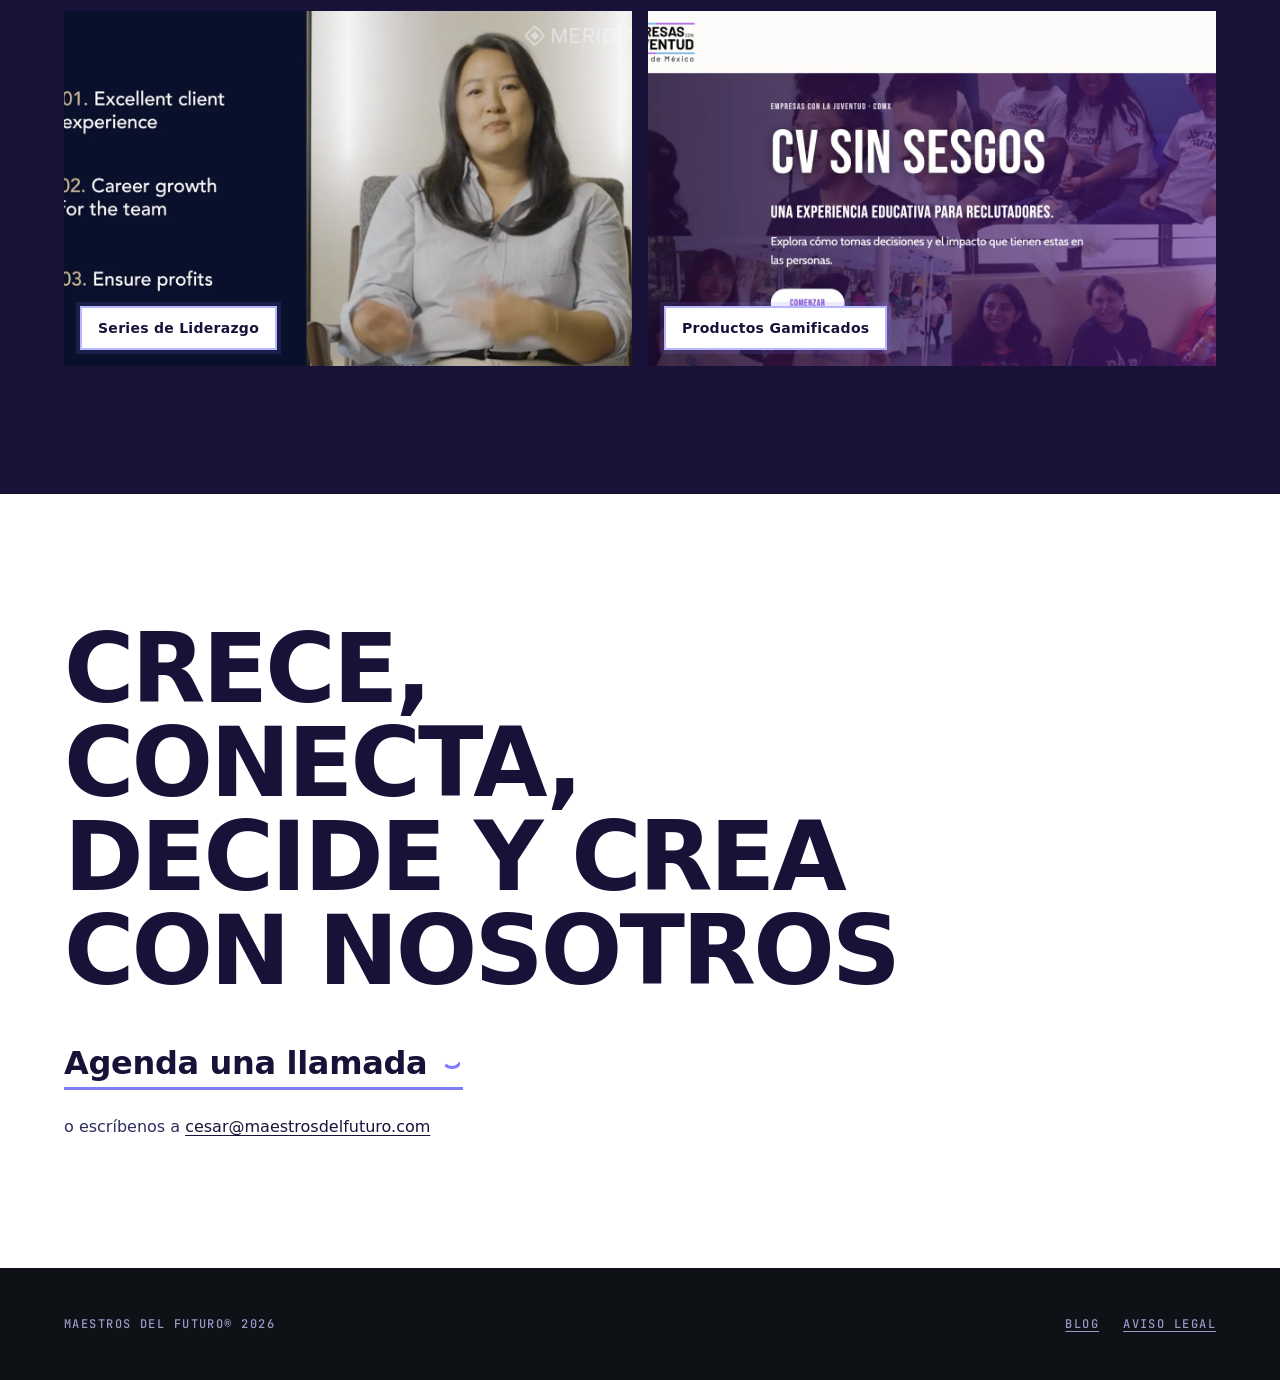
==== commit 40c4fd72: "Auditoría Impeccable: accesibilidad, CTA móvil y deriva del design system - Foco visible en fondos c" ====
--- a/index.html
+++ b/index.html
@@ -29,6 +29,7 @@
 <link rel="preconnect" href="https://fonts.googleapis.com">
 <link rel="preconnect" href="https://fonts.gstatic.com" crossorigin>
 <!-- Sofia Pro real: fuera del CSP de Artifacts sí carga -->
+<link rel="preconnect" href="https://fonts.cdnfonts.com" crossorigin>
 <link rel="stylesheet" href="https://fonts.cdnfonts.com/css/sofia-pro">
 <link rel="stylesheet" href="https://fonts.googleapis.com/css2?family=JetBrains+Mono:wght@400;500&display=swap">
 <link rel="stylesheet" href="/css/styles.css">
@@ -66,7 +67,8 @@
       <span class="sr-only">Contenido para crecer, conectar, decidir y crear.</span>
       <span aria-hidden="true">Contenido<br>para <span class="rot" id="rot"></span></span>
     </h1>
-    <h2 class="sub">En Maestros del Futuro, creamos el contenido para que tu cliente vea el valor de tu producto y sí se use.</h2>
+    <p class="sub">En Maestros del Futuro, creamos el contenido para que tu cliente vea el valor de tu producto y sí se use.</p>
+    <a class="pill pill-purpura hero-cta js-book" href="https://calendly.com/maestros-del-futuro/discovery-mdf" target="_blank" rel="noopener">Agenda una llamada</a>
   </div>
 </section>
 
@@ -81,21 +83,21 @@
     </div>
     <div class="routes">
       <div class="route"><span class="k">Estrategia</span>
-        <p style="margin:0;color:var(--indigo);font-size:19px">Entendemos, empatizamos y diseñamos las herramientas que tu cliente necesita para entender tu producto o servicio y sacarle el mayor valor.</p></div>
+        <p>Entendemos, empatizamos y diseñamos las herramientas que tu cliente necesita para entender tu producto o servicio y sacarle el mayor valor.</p></div>
       <div class="route"><span class="k">Producción</span>
-        <p style="margin:0;color:var(--indigo);font-size:19px">Pasamos del dicho al hecho y creamos ese contenido que hace realidad la estrategia: video, texto, cursos y sistemas gamificados.</p></div>
+        <p>Pasamos del dicho al hecho y creamos ese contenido que hace realidad la estrategia: video, texto, cursos y sistemas gamificados.</p></div>
     </div>
   </div>
 </section>
 
 <section class="block bg-ceramica" id="oferta">
   <div class="inner">
-    <h3 class="big" style="margin-bottom:var(--s8);max-width:16ch">Tres formas de empezar</h3>
+    <h2 class="big sec-title">Tres formas de empezar</h2>
     <div class="bento">
       <article class="card">
         <span class="ico"><i class="sh sh-ring"></i></span>
         <span class="n">01</span>
-        <h5>Diagnóstico MDF</h5>
+        <h3>Diagnóstico MDF</h3>
         <p>Sesión de 30 minutos donde usamos nuestra metodología MDF para descubrir de forma inicial los retos y posibles soluciones para tu organización.</p>
         <p class="who">Para quienes están interesados en cómo el contenido los ayuda a crecer.</p>
         <a class="pill pill-ceramica" href="#contacto">Agendar</a>
@@ -103,7 +105,7 @@
       <article class="card">
         <span class="ico"><i class="sh sh-circle"></i><i class="sh sh-ring"></i></span>
         <span class="n">02</span>
-        <h5>Sprint de Contenido</h5>
+        <h3>Sprint de Contenido</h3>
         <p>Nos vamos directo manos a la obra. 3 semanas, 18 piezas de contenido en video (corto y/o largo) listas para distribuir en tus redes, para que tu producto empiece a usarse desde el primer sprint.</p>
         <p class="who">Para quienes ya están usando contenido para sus clientes y quieren probar nuestro servicio.</p>
         <a class="pill pill-purpura" href="#contacto">Arrancar un sprint</a>
@@ -111,7 +113,7 @@
       <article class="card">
         <span class="ico"><i class="sh sh-arc"></i></span>
         <span class="n">03</span>
-        <h5>Maestros del Contenido</h5>
+        <h3>Maestros del Contenido</h3>
         <p>Si estás buscando a tu socio estratégico de contenido y quieres una colaboración de largo plazo, hablemos.</p>
         <p class="who">Para quienes ya saben lo que se necesita y buscan un aliado de largo plazo.</p>
         <a class="pill pill-topacio" href="#contacto">Hablemos</a>
@@ -122,16 +124,15 @@
 
 <section class="block bg-tinta" id="portafolio">
   <div class="inner">
-    <h3 class="big" style="margin-bottom:var(--s8);max-width:18ch">Explora cómo creamos y logramos resultados</h3>
+    <h2 class="big sec-title sec-title-wide">Explora cómo creamos y logramos resultados</h2>
     <div class="work" id="work"></div>
   </div>
 </section>
 
 <section class="block bg-blanco contact" id="contacto">
   <div class="inner">
-    <h3 class="big">Crece,<br>Conecta,<br>Decide y Crea<br>con Nosotros</h3>
-    <button class="mailto" id="bookCall" type="button">Agenda una llamada
-      <i class="sh sh-arc" style="width:22px;height:11px;border-width:3px;color:var(--purpura)"></i></button>
+    <h2 class="big">Crece,<br>Conecta,<br>Decide y Crea<br>con Nosotros</h2>
+    <a class="mailto js-book" href="https://calendly.com/maestros-del-futuro/discovery-mdf" target="_blank" rel="noopener">Agenda una llamada <i class="sh sh-arc"></i></a>
     <p class="contact-alt">o escríbenos a <a data-email href="#" aria-label="Enviar correo"></a><noscript>cesar@maestrosdelfuturo.com</noscript></p>
   </div>
 </section>
--- a/css/styles.css
+++ b/css/styles.css
@@ -3,10 +3,14 @@
   --violeta:#C721E5; --negro:#0E1116; --indigo:#2D2D5D;
   --topacio:#FDB968; --ceramica:#C3C2FD;
   --bruma:#56537A; --lavanda:#9A98C9; --superficie:#F7F7FD;
+  --negro-a0:rgba(14,17,22,0); --negro-a80:rgba(14,17,22,.8); --negro-a92:rgba(14,17,22,.92);
+  --negro-a95:rgba(14,17,22,.95); --tinta-a34:rgba(24,18,57,.34); --tinta-a95:rgba(24,18,57,.95);
+  --purpura-a14:rgba(125,124,251,.14); --purpura-a55:rgba(125,124,251,.55);
+  --ceramica-a35:rgba(195,194,253,.35);
   --font:'Sofia Pro','Poppins',system-ui,-apple-system,sans-serif;
   --mono:'JetBrains Mono',ui-monospace,Menlo,monospace;
   --s2:8px;--s3:12px;--s4:16px;--s5:24px;--s6:32px;--s7:48px;--s8:64px;--s9:96px;--s10:128px;
-  --r-md:12px; --r-full:999px;
+  --r-full:999px;
   --pad:24px;
 }
 @media(min-width:900px){:root{--pad:64px}}
@@ -14,6 +18,7 @@
 html{scroll-behavior:smooth}
 body{margin:0;background:var(--negro);color:var(--blanco);font-family:var(--font);
   font-size:16px;line-height:1.6;-webkit-font-smoothing:antialiased;overflow-x:hidden}
+::selection{background:var(--purpura);color:var(--tinta)}
 
 /* ---------- accesibilidad ---------- */
 .sr-only{position:absolute;width:1px;height:1px;padding:0;margin:-1px;overflow:hidden;
@@ -33,13 +38,17 @@
 
 /* ---------- header sticky con compresión ---------- */
 header{position:fixed;inset:0 0 auto;z-index:50;display:flex;align-items:center;
-  justify-content:space-between;gap:var(--s5);padding:22px var(--pad);
-  background:rgba(14,17,22,0);transition:padding .28s ease,background .28s ease,backdrop-filter .28s ease}
-header.shrunk{padding:10px var(--pad);background:rgba(14,17,22,.92);backdrop-filter:blur(14px)}
+  justify-content:space-between;gap:var(--s5);padding:24px var(--pad);
+  background:var(--negro-a0);transition:padding .28s ease,background .28s ease,backdrop-filter .28s ease}
+header.shrunk{padding:12px var(--pad);background:var(--negro-a92);backdrop-filter:blur(14px)}
 header.solid{background:var(--tinta)}
 .hd-r{display:flex;align-items:center;gap:var(--s5)}
+/* área táctil ampliada sin cambiar el dibujo del enlace */
+.lang,.navlink,footer a{position:relative}
+.lang::after,.navlink::after{content:"";position:absolute;inset:-10px -6px}
+footer a::after{content:"";position:absolute;inset:-14px -6px}
 .lang{font:500 12px var(--mono);letter-spacing:.14em;text-transform:uppercase;color:var(--ceramica);
-  text-decoration:none;padding:6px 8px;border:1px solid rgba(195,194,253,.35);border-radius:var(--r-full)}
+  text-decoration:none;padding:6px 8px;border:1px solid var(--ceramica-a35);border-radius:var(--r-full)}
 .lang:hover{color:var(--blanco);border-color:var(--ceramica)}
 .navlink{font:500 12px var(--mono);letter-spacing:.14em;text-transform:uppercase;color:var(--ceramica);
   text-decoration:none;padding:6px 2px;border-bottom:1px solid transparent}
@@ -53,13 +62,11 @@
   .hd-r .pill{display:none}
 }
 .pill{display:inline-flex;align-items:center;gap:10px;border:0;cursor:pointer;text-decoration:none;
-  border-radius:var(--r-full);padding:13px 26px;font:600 14px var(--font);letter-spacing:.01em;
+  border-radius:var(--r-full);padding:12px 24px;font:600 14px var(--font);letter-spacing:.01em;
   transition:transform .18s ease,filter .18s ease}
 .pill:hover{transform:translateY(-2px);filter:brightness(1.06)}
 header .pill{font-size:17px}
 .pill-purpura{background:var(--purpura);color:var(--tinta)}
-.pill-tinta{background:var(--tinta);color:var(--blanco)}
-.pill-blanco{background:var(--blanco);color:var(--tinta)}
 .pill-ceramica{background:var(--ceramica);color:var(--tinta)}
 .pill-topacio{background:var(--topacio);color:var(--tinta)}
 
@@ -73,21 +80,22 @@
 .slide img{width:100%;height:100%;object-fit:cover;display:block;
   filter:saturate(.66) contrast(.9) blur(3px);transform:scale(1.04)}
 .scrim{position:absolute;inset:0;background:
-  linear-gradient(180deg, rgba(14,17,22,.95) 0%, rgba(14,17,22,.8) 24%, rgba(24,18,57,.95) 52%, rgba(14,17,22,1) 82%)}
-.scrim::after{content:"";position:absolute;inset:0;background:rgba(24,18,57,.34)}
+  linear-gradient(180deg, var(--negro-a95) 0%, var(--negro-a80) 24%, var(--tinta-a95) 52%, var(--negro) 82%)}
+.scrim::after{content:"";position:absolute;inset:0;background:var(--tinta-a34)}
 .hero-in{position:relative;max-width:1240px;width:100%;margin:0 auto}
 h1{font-weight:700;letter-spacing:-.035em;line-height:.92;text-transform:uppercase;
-  font-size:clamp(50px,11vw,140px);margin:0;text-wrap:balance}
+  font-size:clamp(48px,11vw,140px);margin:0;text-wrap:balance}
 .rot{display:block;position:relative;color:var(--purpura);min-height:1em}
 .rot span{display:inline-block;opacity:0;transform:translateY(.18em);
   transition:opacity .2s ease,transform .2s ease;position:absolute;left:0;top:0}
 .rot span.on{opacity:1;transform:none;position:relative;
   transition:opacity .34s ease .2s,transform .34s ease .2s}
-h2.sub{font-weight:400;font-size:clamp(19px,2.2vw,26px);line-height:1.45;color:var(--ceramica);
+.sub{font-weight:400;font-size:clamp(19px,2.2vw,26px);line-height:1.45;color:var(--ceramica);
   max-width:30ch;margin:var(--s5) 0 0}
+.hero-cta{margin-top:var(--s6);font-size:16px;padding:14px 28px}
 
 /* isotipo en el hero */
-.sculpt{position:absolute;right:calc(var(--pad) + 10px);top:50%;transform:translateY(-50%);
+.sculpt{position:absolute;right:calc(var(--pad) + 12px);top:50%;transform:translateY(-50%);
   display:none;width:min(20vw,220px);pointer-events:none}
 @media(min-width:1100px){.sculpt{display:block}}
 .sculpt img{width:100%;height:auto;display:block;aspect-ratio:558/682;object-fit:contain;opacity:.9}
@@ -98,25 +106,23 @@
 .bg-ceramica{background:var(--ceramica);color:var(--tinta)}
 .bg-blanco{background:var(--blanco);color:var(--tinta)}
 .bg-tinta{background:var(--tinta);color:var(--blanco)}
-.bg-negro{background:var(--negro);color:var(--blanco)}
-.lbl{font:500 11px/1 var(--mono);letter-spacing:.22em;text-transform:uppercase;
-  display:flex;align-items:center;gap:12px;margin:0 0 var(--s6)}
-.bg-ceramica .lbl,.bg-blanco .lbl{color:var(--indigo)}
-.bg-tinta .lbl,.bg-negro .lbl{color:var(--ceramica)}
-h3.big,h2.big{font-weight:700;text-transform:uppercase;letter-spacing:-.03em;line-height:.98;
-  font-size:clamp(34px,6vw,78px);margin:0;text-wrap:balance}
+h2.big{font-weight:700;text-transform:uppercase;letter-spacing:-.03em;line-height:.98;
+  font-size:clamp(32px,6vw,72px);margin:0;text-wrap:balance}
+.sec-title{margin-bottom:var(--s8);max-width:16ch}
+.sec-title-wide{max-width:18ch}
 
 /* statement, revelado línea por línea */
-.stmt{font-weight:600;letter-spacing:-.02em;line-height:1.16;font-size:clamp(26px,4.4vw,56px);
+.stmt{font-weight:600;letter-spacing:-.02em;line-height:1.16;font-size:clamp(24px,4.4vw,56px);
   max-width:19ch;margin:0}
 .stmt .ln{display:block;opacity:.14;transition:opacity .5s ease}
 .stmt .ln.on{opacity:1}
 .two-up{display:grid;gap:var(--s7);align-items:start}
 @media(min-width:900px){.two-up{grid-template-columns:1.15fr .85fr;gap:var(--s9)}}
-.routes{display:grid;gap:var(--s6);padding-top:10px}
+.routes{display:grid;gap:var(--s6);padding-top:12px}
 .route{display:flex;gap:var(--s4);align-items:flex-start}
 .route .k{font:500 12px var(--mono);letter-spacing:.14em;text-transform:uppercase;color:var(--indigo);
   padding-top:6px;white-space:nowrap}
+.route p{margin:0;color:var(--indigo);font-size:19px}
 
 /* ---------- bento oferta ---------- */
 .bento{display:grid;gap:var(--s4);grid-template-columns:1fr}
@@ -129,10 +135,10 @@
 .card .ico .sh-ring{width:26px;height:26px;border-width:5px}
 .card .ico .sh-circle{width:12px;height:12px}
 .card .ico .sh-arc{width:28px;height:14px;border-width:5px}
-.card .n{font:500 11px var(--mono);letter-spacing:.18em;color:var(--purpura)}
-.card h5{font-weight:700;font-size:26px;line-height:1.12;letter-spacing:-.02em;margin:0}
+.card .n{font:500 12px var(--mono);letter-spacing:.18em;color:var(--purpura)}
+.card h3{font-weight:700;font-size:24px;line-height:1.15;letter-spacing:-.02em;margin:0}
 .card p{font-size:18px;line-height:1.6;color:var(--lavanda);margin:0}
-.card .who{font-size:13px;line-height:1.5;color:var(--ceramica);border-top:1px solid var(--indigo);
+.card .who{font-size:14px;line-height:1.5;color:var(--ceramica);border-top:1px solid var(--indigo);
   padding-top:var(--s4);margin-top:auto}
 .card .pill{align-self:flex-start;margin-top:var(--s4)}
 
@@ -144,57 +150,57 @@
 .w img{width:100%;height:100%;object-fit:cover;display:block;transition:transform .6s ease}
 .w:hover img{transform:scale(1.04)}
 .w .tag{position:absolute;left:var(--s4);bottom:var(--s4);background:var(--blanco);color:var(--tinta);
-  padding:11px 18px;font:700 13px var(--font);letter-spacing:.02em;display:flex;align-items:center;gap:10px;
-  border:2px solid rgba(125,124,251,.55);box-shadow:0 0 0 4px rgba(125,124,251,.14)}
-.w .tag em{font-style:normal;font:500 10px var(--mono);letter-spacing:.14em;color:var(--bruma)}
+  padding:12px 16px;font:700 14px var(--font);letter-spacing:.02em;display:flex;align-items:center;gap:10px;
+  border:2px solid var(--purpura-a55);box-shadow:0 0 0 4px var(--purpura-a14)}
 
 /* ---------- contacto ---------- */
 .contact{text-align:left}
-.contact h3{font-size:clamp(38px,8vw,104px)}
+.contact h2{font-size:clamp(40px,8vw,96px)}
 .mailto{display:inline-flex;align-items:center;gap:14px;margin-top:var(--s7);
-  font-family:var(--font);font-weight:700;font-size:clamp(18px,2.6vw,30px);line-height:1.1;
+  font-family:var(--font);font-weight:700;font-size:clamp(20px,2.6vw,32px);line-height:1.1;
   letter-spacing:-.01em;color:var(--tinta);text-decoration:none;background:none;cursor:pointer;
   border:0;border-bottom:3px solid var(--purpura);padding:0 0 6px}
 .mailto:hover{border-bottom-color:var(--tinta)}
-.contact-alt{margin:var(--s5) 0 0;font-size:15px;color:var(--indigo)}
+.mailto .sh-arc{width:22px;height:11px;border-width:3px;color:var(--purpura)}
+.contact-alt{margin:var(--s5) 0 0;font-size:16px;color:var(--indigo)}
 .contact-alt a{color:var(--tinta);text-underline-offset:3px}
 footer{background:var(--negro);color:var(--lavanda);padding:var(--s7) var(--pad);
   display:flex;justify-content:space-between;gap:var(--s5);flex-wrap:wrap;
-  font:500 11px var(--mono);letter-spacing:.12em;text-transform:uppercase}
-footer img{width:168px;height:auto;display:block}
+  font:500 12px var(--mono);letter-spacing:.12em;text-transform:uppercase}
 footer a{color:var(--lavanda);text-underline-offset:3px}
 footer a:hover{color:var(--blanco)}
 .ft-nav{display:flex;gap:var(--s5);flex-wrap:wrap}
-/* ---------- lightbox portafolio ---------- */
+
+/* ---------- lightbox (portafolio + Calendly) ---------- */
 .lb{position:fixed;inset:0;z-index:100;display:flex;align-items:center;justify-content:center;
-  background:rgba(14,17,22,.94);padding:max(var(--pad),44px) var(--pad)}
+  background:var(--negro-a95);padding:max(var(--pad),48px) var(--pad)}
 .lb[hidden]{display:none}
 .lb-in{position:relative;width:min(1200px,100%)}
-.lb-frame{position:relative;width:100%;aspect-ratio:16/9;background:#000}
+.lb-frame{position:relative;width:100%;aspect-ratio:16/9;background:var(--negro)}
 .lb-frame.site{aspect-ratio:auto;height:min(80vh,900px)}
 .lb-frame.tall{aspect-ratio:auto;height:min(84vh,780px)}
 .lb-frame iframe{position:absolute;inset:0;width:100%;height:100%;border:0}
-.lb-x{position:absolute;right:0;top:-42px;background:none;border:0;color:#fff;
-  font-size:32px;line-height:1;cursor:pointer;padding:2px 6px}
+.lb-x{position:absolute;right:0;top:-44px;background:none;border:0;color:var(--blanco);
+  font-size:32px;line-height:1;cursor:pointer;width:44px;height:44px;display:grid;place-items:center}
 .lb-x:hover{color:var(--purpura)}
 
 /* ---------- página legal ---------- */
 body.interior{background:var(--blanco)}
 .legal{max-width:68ch;color:var(--tinta)}
 .legal h1{font-weight:700;text-transform:uppercase;letter-spacing:-.03em;line-height:1;
-  font-size:clamp(34px,6vw,64px);margin:0 0 var(--s6)}
-.legal h2{font-weight:700;font-size:clamp(22px,3vw,30px);letter-spacing:-.02em;
+  font-size:clamp(32px,6vw,56px);margin:0 0 var(--s6)}
+.legal h2{font-weight:700;font-size:clamp(24px,3vw,32px);letter-spacing:-.02em;
   margin:var(--s9) 0 var(--s4);scroll-margin-top:104px}
-.legal h3{font-weight:600;font-size:19px;margin:var(--s6) 0 var(--s3)}
+.legal h3{font-weight:600;font-size:20px;margin:var(--s6) 0 var(--s3)}
 .legal p,.legal li{font-size:16px;line-height:1.7;color:var(--indigo)}
 .legal a{color:var(--tinta);text-underline-offset:3px}
 .legal ul{padding-left:1.2em;margin:var(--s3) 0}
-.legal-note{font:500 12px/1.6 var(--mono);letter-spacing:.06em;text-transform:uppercase;
-  color:var(--bruma);border:1px solid var(--ceramica);padding:var(--s4);margin:0 0 var(--s7)}
-.legal-nav{display:flex;flex-wrap:wrap;gap:var(--s4);margin:0 0 var(--s8);
+.legal-note{font-size:14px;line-height:1.6;color:var(--bruma);background:var(--superficie);
+  padding:var(--s4) var(--s5);margin:0 0 var(--s7)}
+.legal-nav{display:flex;flex-wrap:wrap;gap:var(--s5);margin:0 0 var(--s8);
   font:500 12px var(--mono);letter-spacing:.14em;text-transform:uppercase}
-.legal-nav a{color:var(--purpura);text-decoration:none;border-bottom:1px solid transparent}
-.legal-nav a:hover{border-bottom-color:var(--purpura)}
+.legal-nav a{color:var(--tinta);text-decoration:none;border-bottom:2px solid var(--purpura);padding:6px 0}
+.legal-nav a:hover{border-bottom-color:var(--tinta)}
 .legal-back{display:inline-block;margin-top:var(--s9);font:500 12px var(--mono);
   letter-spacing:.14em;text-transform:uppercase;color:var(--indigo);text-underline-offset:3px}
 
@@ -202,48 +208,64 @@
 .blog-head,.post{padding-top:var(--s7)}
 .blog-head h1,.post h1{font-weight:700;text-transform:uppercase;letter-spacing:-.03em;line-height:1;
   color:var(--tinta);margin:0;text-wrap:balance}
-.blog-head h1{font-size:clamp(44px,8vw,96px)}
-.blog-intro{font-size:clamp(18px,2vw,22px);line-height:1.5;color:var(--indigo);max-width:46ch;margin:var(--s5) 0 0}
+.blog-head h1{font-size:clamp(48px,8vw,96px)}
+.blog-intro{font-size:20px;line-height:1.5;color:var(--indigo);max-width:46ch;margin:var(--s5) 0 0}
 .posts{display:grid;gap:var(--s7);margin-top:var(--s8)}
 .post-card{display:grid;gap:var(--s5);text-decoration:none;color:inherit;
   border-top:1px solid var(--ceramica);padding-top:var(--s7)}
 @media(min-width:820px){.post-card{grid-template-columns:1fr 1.05fr;gap:var(--s7);align-items:center}}
-.post-card .thumb{overflow:hidden;border-radius:var(--r-md);background:var(--tinta)}
+.post-card .thumb{overflow:hidden;background:var(--tinta)}
 .post-card img{width:100%;height:auto;aspect-ratio:16/9;object-fit:cover;display:block;transition:transform .6s ease}
 .post-card:hover img{transform:scale(1.03)}
-.post-card h2{font-weight:700;font-size:clamp(26px,3.2vw,40px);line-height:1.1;letter-spacing:-.02em;
+.post-card h2{font-weight:700;font-size:clamp(24px,3.2vw,40px);line-height:1.1;letter-spacing:-.02em;
   color:var(--tinta);margin:0 0 var(--s4);text-wrap:balance}
-.post-card p{font-size:17px;line-height:1.6;color:var(--indigo);margin:0 0 var(--s5)}
+.post-card p{font-size:16px;line-height:1.6;color:var(--indigo);margin:0 0 var(--s5)}
 .post-more{font:600 16px var(--font);color:var(--tinta);border-bottom:3px solid var(--purpura);padding-bottom:4px}
 .post-card:hover .post-more{border-bottom-color:var(--tinta)}
 
 .post-meta{font:500 12px/1.6 var(--mono);letter-spacing:.12em;text-transform:uppercase;
   color:var(--bruma);margin:0 0 var(--s5)}
 .post-meta a{color:var(--indigo);text-underline-offset:3px}
+@media(max-width:520px){.post-meta{letter-spacing:.04em}}
 .post{max-width:72ch}
-.post h1{font-size:clamp(36px,5.6vw,68px)}
-.post-dek{font-size:clamp(20px,2.4vw,26px);line-height:1.4;font-weight:600;color:var(--tinta);
-  margin:var(--s6) 0 var(--s7);padding-left:var(--s5);border-left:4px solid var(--purpura)}
+.post h1{font-size:clamp(32px,5.6vw,72px)}
+/* entradilla: la "sonrisa" del isotipo como marca, en vez de una barra lateral */
+.post-dek{font-size:clamp(20px,2.4vw,24px);line-height:1.4;font-weight:600;color:var(--tinta);
+  margin:var(--s6) 0 var(--s7)}
+.post-dek::before{content:"";display:block;width:32px;height:16px;margin-bottom:var(--s4);
+  border:4px solid var(--purpura);border-top-color:transparent;border-left-color:transparent;
+  border-right-color:transparent;border-radius:0 0 999px 999px}
 .post p,.post li{font-size:18px;line-height:1.75;color:var(--indigo)}
 .post p{margin:0 0 var(--s5)}
 .post strong{color:var(--tinta)}
 .post h2{display:flex;align-items:center;gap:var(--s4);flex-wrap:wrap;font-weight:700;
   font-size:clamp(24px,3vw,32px);line-height:1.2;letter-spacing:-.02em;color:var(--tinta);
   margin:var(--s9) 0 var(--s5)}
-.post-n{font:500 13px/1 var(--mono);letter-spacing:.12em;background:var(--ceramica);color:var(--tinta);
-  padding:7px 12px;border-radius:var(--r-full)}
+.post-n{font:500 12px/1 var(--mono);letter-spacing:.12em;background:var(--ceramica);color:var(--tinta);
+  padding:8px 12px;border-radius:var(--r-full)}
 .post-quotes{list-style:none;padding:0;margin:var(--s6) 0 var(--s7);display:grid;gap:var(--s3)}
-.post .post-quotes li{background:var(--superficie);border-left:4px solid var(--ceramica);
-  padding:var(--s4) var(--s5);color:var(--tinta);line-height:1.5}
+.post .post-quotes li{background:var(--superficie);padding:var(--s4) var(--s5);color:var(--tinta);line-height:1.5}
 .post-fig{margin:var(--s7) 0}
-.post-fig img,.post-fig video{display:block;width:100%;height:auto;border-radius:var(--r-md);
+.post-fig img,.post-fig video{display:block;width:100%;height:auto;
   border:1px solid var(--ceramica);background:var(--tinta)}
-.post-fig figcaption{font:500 12px/1.6 var(--mono);letter-spacing:.06em;color:var(--bruma);margin-top:var(--s3)}
+.post-fig figcaption{font-size:14px;line-height:1.5;color:var(--bruma);margin-top:var(--s3)}
 .post-close{margin-top:var(--s8)!important;padding-top:var(--s6);border-top:1px solid var(--ceramica)}
-.post-cta h2.big{font-size:clamp(30px,5vw,60px);max-width:18ch}
+.post p.post-punch{font-size:clamp(24px,3vw,32px);line-height:1.25;letter-spacing:-.01em}
+.post-related{margin-top:var(--s8);padding-top:var(--s6);border-top:1px solid var(--ceramica)}
+.post-related a{display:flex;flex-direction:column;gap:var(--s2);text-decoration:none;
+  font-weight:700;font-size:clamp(20px,2.6vw,24px);line-height:1.25;letter-spacing:-.02em;color:var(--tinta)}
+.post-related a>span:first-child{border-bottom:3px solid var(--purpura);align-self:flex-start;padding-bottom:4px}
+.post-related a:hover>span:first-child{border-bottom-color:var(--tinta)}
+.post-related-by{font:500 12px var(--mono);letter-spacing:.12em;text-transform:uppercase;color:var(--bruma)}
+.post-cta h2.big{font-size:clamp(32px,5vw,56px);max-width:18ch}
 .post-cta .mailto{border-bottom-color:var(--tinta)}
 .post-cta .mailto:hover{border-bottom-color:var(--blanco)}
-
-:where(a,button):focus-visible{outline:3px solid var(--topacio);outline-offset:3px}
+.post-cta .mailto .sh-arc{color:var(--tinta)}
+
+/* ---------- foco: Topacio sobre oscuro, Tinta sobre claro (Topacio sobre blanco = 1.7:1) ---------- */
+:where(a,button,[tabindex]):focus-visible{outline:3px solid var(--topacio);outline-offset:3px}
+.bg-blanco :focus-visible,.bg-ceramica :focus-visible,body.interior main :focus-visible{outline-color:var(--tinta)}
+.bg-ceramica .card :focus-visible{outline-color:var(--topacio)}
+
 @media(prefers-reduced-motion:reduce){*{transition:none!important;animation:none!important}
  html{scroll-behavior:auto} .stmt .ln{opacity:1}}
